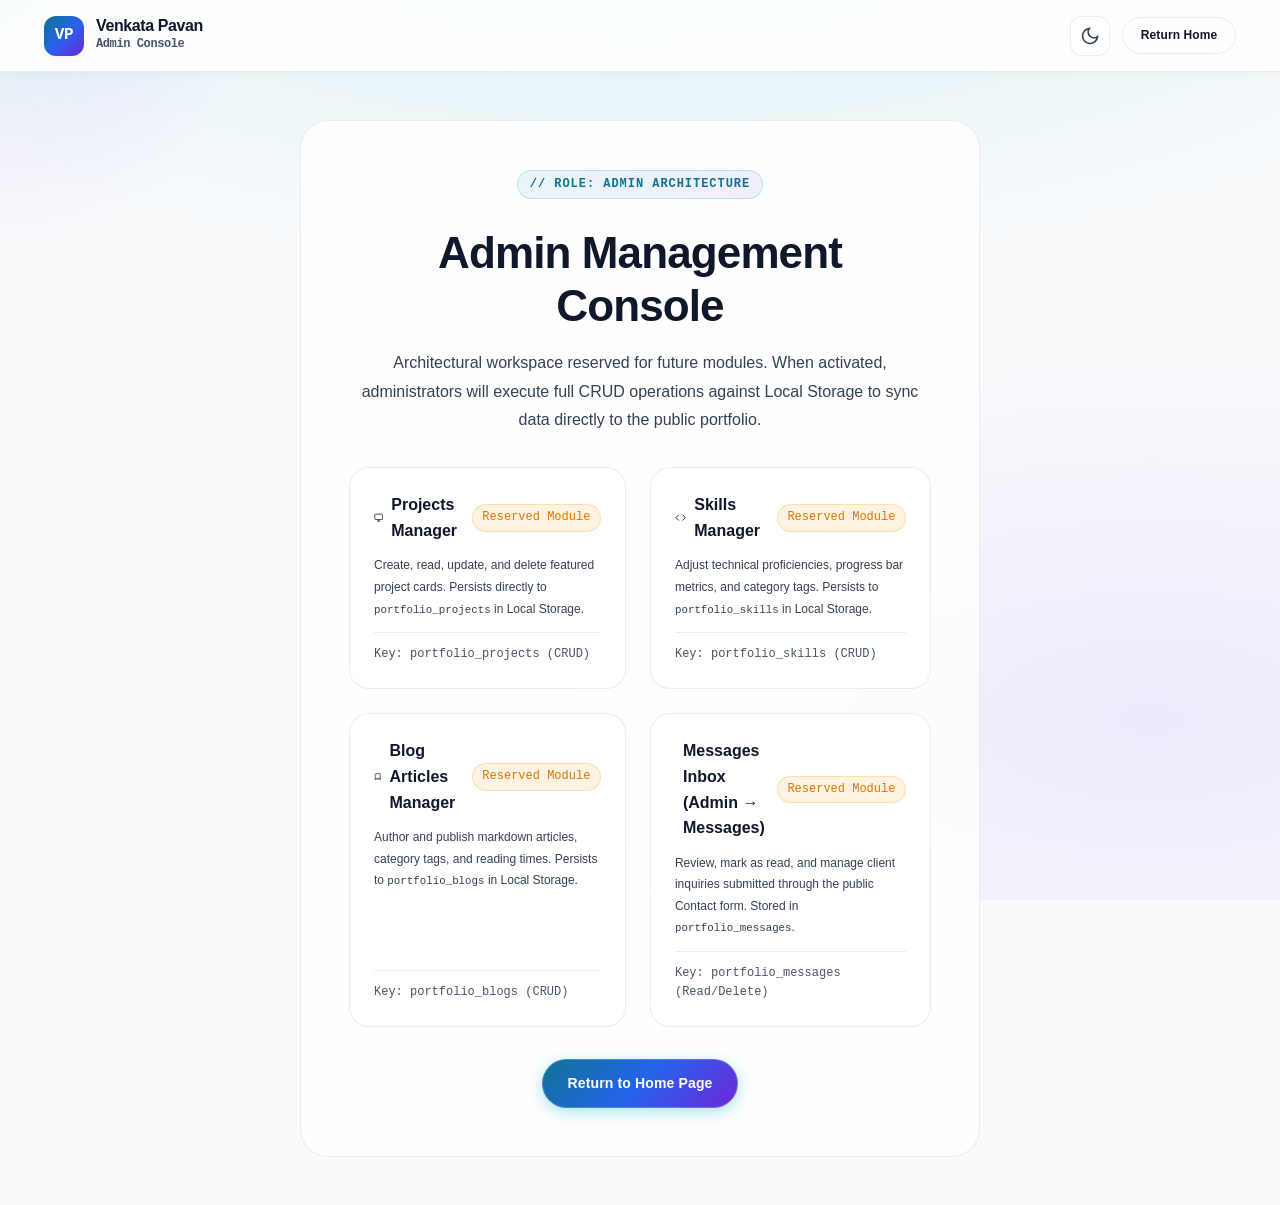
==== pages/admin-dashboard.html @ b905af72 "feat: complete Module 1 - project foundation, public home page, and future architecture" ====
<!DOCTYPE html>
<html lang="en" data-theme="dark">
<head>
  <meta charset="UTF-8">
  <meta name="viewport" content="width=device-width, initial-scale=1.0">
  <title>Admin Dashboard | Venkata Pavan Portfolio</title>
  
  <link rel="stylesheet" href="../css/style.css">
  <link rel="stylesheet" href="../css/responsive.css">
  <link rel="stylesheet" href="../css/auth.css">
</head>
<body>
  <div class="ambient-glow" aria-hidden="true"></div>

  <div class="dashboard-wrapper">
    <header class="site-header scrolled">
      <div class="container navbar">
        <a href="../index.html" class="brand">
          <span class="brand-monogram">VP</span>
          <span class="brand-text">
            <span class="brand-name">Venkata Pavan</span>
            <span class="brand-title">Admin Console</span>
          </span>
        </a>
        <div class="nav-actions">
          <button type="button" class="theme-toggle" aria-label="Toggle theme">
            <svg class="icon-sun" xmlns="http://www.w3.org/2000/svg" viewBox="0 0 24 24" fill="none" stroke="currentColor" stroke-width="2"><circle cx="12" cy="12" r="5"></circle><line x1="12" y1="1" x2="12" y2="3"></line><line x1="12" y1="21" x2="12" y2="23"></line><line x1="4.22" y1="4.22" x2="5.64" y2="5.64"></line><line x1="18.36" y1="18.36" x2="19.78" y2="19.78"></line><line x1="1" y1="12" x2="3" y2="12"></line><line x1="21" y1="12" x2="23" y2="12"></line><line x1="4.22" y1="19.78" x2="5.64" y2="18.36"></line><line x1="18.36" y1="5.64" x2="19.78" y2="4.22"></line></svg>
            <svg class="icon-moon" xmlns="http://www.w3.org/2000/svg" viewBox="0 0 24 24" fill="none" stroke="currentColor" stroke-width="2"><path d="M21 12.79A9 9 0 1 1 11.21 3 7 7 0 0 0 21 12.79z"></path></svg>
          </button>
          <a href="../index.html" class="btn btn-outline btn-sm">Return Home</a>
        </div>
      </div>
    </header>

    <main class="container dashboard-main">
      <div class="dashboard-card">
        <span class="section-tag">// Role: ADMIN Architecture</span>
        <h1 class="section-title dashboard-title">Admin Management Console</h1>
        <p class="section-subtitle dashboard-desc">
          Architectural workspace reserved for future modules. When activated, administrators will execute full CRUD operations against Local Storage to sync data directly to the public portfolio.
        </p>

        <!-- 4-Panel Architecture Matrix (Section 19: Future Workflow) -->
        <div class="dashboard-grid">
          <!-- 1. Projects Management Panel -->
          <div class="dashboard-panel-card" id="admin-projects-panel">
            <div class="dashboard-panel-header">
              <span class="dashboard-panel-title">
                <svg xmlns="http://www.w3.org/2000/svg" width="18" height="18" viewBox="0 0 24 24" fill="none" stroke="currentColor" stroke-width="2" aria-hidden="true"><rect x="2" y="3" width="20" height="14" rx="2" ry="2"></rect><line x1="8" y1="21" x2="16" y2="21"></line><line x1="12" y1="17" x2="12" y2="21"></line></svg>
                Projects Manager
              </span>
              <span class="dashboard-panel-badge badge-amber">Reserved Module</span>
            </div>
            <p class="dashboard-panel-desc">
              Create, read, update, and delete featured project cards. Persists directly to <code>portfolio_projects</code> in Local Storage.
            </p>
            <div class="dashboard-panel-meta">Key: portfolio_projects (CRUD)</div>
          </div>

          <!-- 2. Skills Management Panel -->
          <div class="dashboard-panel-card" id="admin-skills-panel">
            <div class="dashboard-panel-header">
              <span class="dashboard-panel-title">
                <svg xmlns="http://www.w3.org/2000/svg" width="18" height="18" viewBox="0 0 24 24" fill="none" stroke="currentColor" stroke-width="2" aria-hidden="true"><polyline points="16 18 22 12 16 6"></polyline><polyline points="8 6 2 12 8 18"></polyline></svg>
                Skills Manager
              </span>
              <span class="dashboard-panel-badge badge-amber">Reserved Module</span>
            </div>
            <p class="dashboard-panel-desc">
              Adjust technical proficiencies, progress bar metrics, and category tags. Persists to <code>portfolio_skills</code> in Local Storage.
            </p>
            <div class="dashboard-panel-meta">Key: portfolio_skills (CRUD)</div>
          </div>

          <!-- 3. Blogs Management Panel -->
          <div class="dashboard-panel-card" id="admin-blogs-panel">
            <div class="dashboard-panel-header">
              <span class="dashboard-panel-title">
                <svg xmlns="http://www.w3.org/2000/svg" width="18" height="18" viewBox="0 0 24 24" fill="none" stroke="currentColor" stroke-width="2" aria-hidden="true"><path d="M4 19.5A2.5 2.5 0 0 1 6.5 17H20"></path><path d="M6.5 2H20v20H6.5A2.5 2.5 0 0 1 4 19.5v-15A2.5 2.5 0 0 1 6.5 2z"></path></svg>
                Blog Articles Manager
              </span>
              <span class="dashboard-panel-badge badge-amber">Reserved Module</span>
            </div>
            <p class="dashboard-panel-desc">
              Author and publish markdown articles, category tags, and reading times. Persists to <code>portfolio_blogs</code> in Local Storage.
            </p>
            <div class="dashboard-panel-meta">Key: portfolio_blogs (CRUD)</div>
          </div>

          <!-- 4. Messages Inbox Panel (Admin -> Messages) -->
          <div class="dashboard-panel-card" id="admin-messages-panel">
            <div class="dashboard-panel-header">
              <span class="dashboard-panel-title">
                <svg xmlns="http://www.w3.org/2000/svg" width="18" height="18" viewBox="0 0 24 24" fill="none" stroke="currentColor" stroke-width="2" aria-hidden="true"><path d="M4 4h16c1.1 0 2 .9 2 2v12c0 1.1-.9 2-2 2H4c-1.1 0-2-.9-2-2V6c0-1.1.9-2 2-2z"></path><polyline points="22,6 12,13 2,6"></polyline></svg>
                Messages Inbox (Admin &rarr; Messages)
              </span>
              <span class="dashboard-panel-badge badge-amber">Reserved Module</span>
            </div>
            <p class="dashboard-panel-desc">
              Review, mark as read, and manage client inquiries submitted through the public Contact form. Stored in <code>portfolio_messages</code>.
            </p>
            <div class="dashboard-panel-meta">Key: portfolio_messages (Read/Delete)</div>
          </div>
        </div>

        <a href="../index.html" class="btn btn-primary">Return to Home Page</a>
      </div>
    </main>
  </div>

  <script src="../js/storage.js"></script>
  <script src="../js/auth.js"></script>
</body>
</html>
---- css/style.css ----
/* ==========================================================================
   Main Stylesheet - Portfolio Website
   Module 1: Project Foundation + Home Page (Complete Public Entry Point)
   ========================================================================== */

/* --------------------------------------------------------------------------
   1. Design Tokens & CSS Variables
   -------------------------------------------------------------------------- */
:root {
  /* ========================================================================
     Main Theme Colors (Section 13: Design Requirements)
     ======================================================================== */
  --primary-color: #06b6d4;        /* Electric Cyan */
  --secondary-color: #8b5cf6;      /* Vibrant Violet */
  --background-color: #0a0e17;     /* Deep Obsidian Canvas */
  --text-color: #f8fafc;           /* High-Contrast Pure Light */
  --card-color: #111827;           /* Slate Surface Card */

  /* Surface & Semantic Colors */
  --bg-primary: var(--background-color);
  --bg-secondary: var(--card-color);
  --bg-tertiary: #1a2234;
  --bg-elevated: #1f293d;

  --surface-glass: rgba(17, 24, 39, 0.75);
  --surface-glass-border: rgba(255, 255, 255, 0.1);
  --surface-glass-card: rgba(26, 34, 52, 0.65);
  --surface-glass-highlight: rgba(255, 255, 255, 0.05);

  --text-primary: var(--text-color);
  --text-secondary: #94a3b8;
  --text-muted: #889bb0;           /* Enhanced contrast for WCAG AA (4.5:1+) */
  --text-inverse: #0f172a;
  --text-on-primary: #ffffff;
  --text-on-secondary: #ffffff;

  /* Brand Accents */
  --accent-primary: var(--primary-color);
  --accent-secondary: var(--secondary-color);
  --accent-emerald: #10b981;      /* Emerald Green (Status pulse) */
  --accent-amber: #f59e0b;        /* Amber Warning/Code */
  --accent-rose: #f43f5e;         /* Rose Red */

  /* Terminal & Code Colors */
  --code-bg: #0d131f;
  --code-header-bg: #1e293b;
  --code-text: #e2e8f0;
  --syntax-keyword: var(--accent-rose);
  --syntax-property: #38bdf8;
  --syntax-string: #34d399;
  --syntax-number: #fbbf24;
  --syntax-comment: var(--text-muted);
  --syntax-punctuation: var(--text-secondary);

  /* Gradients */
  --gradient-brand: linear-gradient(135deg, var(--primary-color) 0%, #3b82f6 50%, var(--secondary-color) 100%);
  --gradient-subtle: linear-gradient(135deg, rgba(6, 182, 212, 0.12) 0%, rgba(139, 92, 246, 0.12) 100%);
  --gradient-glow: radial-gradient(circle at center, rgba(6, 182, 212, 0.25) 0%, transparent 70%);

  /* Borders & Shadows */
  --border-subtle: rgba(255, 255, 255, 0.08);
  --border-focus: rgba(6, 182, 212, 0.5);

  --shadow-sm: 0 2px 8px rgba(0, 0, 0, 0.25);
  --shadow-md: 0 8px 24px rgba(0, 0, 0, 0.35);
  --shadow-lg: 0 16px 40px rgba(0, 0, 0, 0.45);
  --glow-primary: 0 0 25px rgba(6, 182, 212, 0.4);

  /* Typography */
  --font-family-base: -apple-system, BlinkMacSystemFont, "Segoe UI", Roboto, "Inter", "Helvetica Neue", Arial, sans-serif;
  --font-family-mono: "Fira Code", "Cascadia Code", "SFMono-Regular", Consolas, Menlo, Courier, monospace;

  --font-size-xs: 0.75rem;
  --font-size-sm: 0.875rem;
  --font-size-base: 1rem;
  --font-size-lg: 1.125rem;
  --font-size-xl: 1.25rem;
  --font-size-2xl: 1.5rem;
  --font-size-3xl: 2rem;
  --font-size-4xl: 2.5rem;
  --font-size-5xl: clamp(2.5rem, 5vw + 1rem, 4rem);

  --font-weight-regular: 400;
  --font-weight-medium: 500;
  --font-weight-semibold: 600;
  --font-weight-bold: 700;
  --font-weight-extrabold: 800;

  --line-height-tight: 1.2;
  --line-height-base: 1.6;
  --line-height-relaxed: 1.8;

  /* Spacing & Sizing */
  --spacing-1: 0.25rem;
  --spacing-2: 0.5rem;
  --spacing-3: 0.75rem;
  --spacing-4: 1rem;
  --spacing-5: 1.25rem;
  --spacing-6: 1.5rem;
  --spacing-8: 2rem;
  --spacing-10: 2.5rem;
  --spacing-12: 3rem;
  --spacing-16: 4rem;
  --spacing-20: 5rem;
  --spacing-24: 6rem;

  --container-max-width: 1240px;
  --navbar-height: 72px;

  --radius-sm: 6px;
  --radius-md: 12px;
  --radius-lg: 20px;
  --radius-xl: 28px;
  --radius-full: 9999px;

  --transition-fast: 150ms cubic-bezier(0.4, 0, 0.2, 1);
  --transition-normal: 250ms cubic-bezier(0.4, 0, 0.2, 1);
  --transition-slow: 400ms cubic-bezier(0.16, 1, 0.3, 1);

  --blur-glass: blur(16px);
  --blur-heavy: blur(28px);
}

/* Light Theme Variables */
[data-theme="light"] {
  /* Main Theme Colors - Light Mode (Section 13: Design Requirements) */
  --primary-color: #0e7490;        /* Deep Cyan-800: WCAG AA Compliant 4.8:1+ */
  --secondary-color: #6d28d9;      /* Deep Violet-700: WCAG AA Compliant 5.4:1+ */
  --background-color: #f8fafc;     /* Crisp Light Canvas */
  --text-color: #0f172a;           /* Deep Slate Contrast */
  --card-color: #ffffff;           /* Pure White Surface */

  --bg-primary: var(--background-color);
  --bg-secondary: var(--card-color);
  --bg-tertiary: #f1f5f9;
  --bg-elevated: #e2e8f0;

  --surface-glass: rgba(255, 255, 255, 0.85);
  --surface-glass-border: rgba(15, 23, 42, 0.08);
  --surface-glass-card: rgba(255, 255, 255, 0.8);
  --surface-glass-highlight: rgba(0, 0, 0, 0.02);

  --text-primary: var(--text-color);
  --text-secondary: #334155;       /* Slate-700 for high-contrast legibility */
  --text-muted: #475569;           /* Slate-600 for WCAG AA compliance (4.5:1+) */
  --text-inverse: #f8fafc;
  --text-on-primary: #ffffff;
  --text-on-secondary: #ffffff;

  --accent-primary: var(--primary-color);
  --accent-secondary: var(--secondary-color);
  --accent-emerald: #059669;
  --accent-amber: #d97706;
  --accent-rose: #e11d48;

  --code-bg: #1e293b;
  --code-header-bg: #0f172a;
  --code-text: #f8fafc;

  --gradient-brand: linear-gradient(135deg, var(--primary-color) 0%, #2563eb 50%, var(--secondary-color) 100%);
  --gradient-subtle: linear-gradient(135deg, rgba(8, 145, 178, 0.08) 0%, rgba(124, 58, 237, 0.08) 100%);

  --border-subtle: rgba(15, 23, 42, 0.08);
  --border-focus: rgba(8, 145, 178, 0.5);

  --shadow-sm: 0 2px 8px rgba(15, 23, 42, 0.04);
  --shadow-md: 0 8px 24px rgba(15, 23, 42, 0.08);
  --shadow-lg: 0 16px 40px rgba(15, 23, 42, 0.12);
  --glow-primary: 0 0 20px rgba(8, 145, 178, 0.25);
}

/* --------------------------------------------------------------------------
   2. Reset & Base Standards
   -------------------------------------------------------------------------- */
*, *::before, *::after {
  box-sizing: border-box;
  margin: 0;
  padding: 0;
}

html {
  font-size: 16px;
  scroll-behavior: smooth;
  -webkit-text-size-adjust: 100%;
  overflow-x: hidden;
  max-width: 100%;
}

body {
  min-height: 100vh;
  font-family: var(--font-family-base);
  font-size: var(--font-size-base);
  line-height: var(--line-height-base);
  color: var(--text-primary);
  background-color: var(--bg-primary);
  background-image: 
    radial-gradient(ellipse 80% 50% at 50% -20%, rgba(6, 182, 212, 0.15), transparent),
    radial-gradient(ellipse 60% 40% at 90% 80%, rgba(139, 92, 246, 0.1), transparent);
  background-attachment: fixed;
  overflow-x: hidden;
  transition: background-color var(--transition-normal), color var(--transition-normal);
  -webkit-font-smoothing: antialiased;
}

img, picture, video, canvas, svg {
  display: block;
  max-width: 100%;
  height: auto;
}

input, button, textarea, select {
  font: inherit;
  color: inherit;
  background: transparent;
  border: none;
  outline: none;
}

button {
  cursor: pointer;
  user-select: none;
}

a {
  color: inherit;
  text-decoration: none;
  transition: color var(--transition-fast);
}

ul, ol {
  list-style: none;
}

h1, h2, h3, h4, h5, h6 {
  font-weight: var(--font-weight-bold);
  line-height: var(--line-height-tight);
  color: var(--text-primary);
}

p {
  color: var(--text-secondary);
}

code, pre, kbd {
  font-family: var(--font-family-mono);
  font-size: 0.9em;
}

:focus-visible {
  outline: 2px solid var(--accent-primary) !important;
  outline-offset: 3px !important;
  box-shadow: 0 0 0 4px rgba(6, 182, 212, 0.3) !important;
  border-radius: var(--radius-sm);
}

[data-theme="light"] :focus-visible {
  outline: 2px solid var(--accent-primary) !important;
  box-shadow: 0 0 0 4px rgba(14, 116, 144, 0.25) !important;
}

/* --------------------------------------------------------------------------
   3. Main Layout & Section Headers
   -------------------------------------------------------------------------- */
.container {
  width: 100%;
  max-width: var(--container-max-width);
  margin-left: auto;
  margin-right: auto;
  padding-left: var(--spacing-6);
  padding-right: var(--spacing-6);
}

.section {
  position: relative;
  padding-top: var(--spacing-20);
  padding-bottom: var(--spacing-20);
  width: 100%;
}

.section-tinted {
  background: var(--surface-glass-highlight);
}

.section-header {
  text-align: center;
  max-width: 720px;
  margin: 0 auto var(--spacing-12);
}

.section-tag {
  display: inline-flex;
  align-items: center;
  gap: var(--spacing-2);
  padding: var(--spacing-1) var(--spacing-3);
  font-size: var(--font-size-xs);
  font-family: var(--font-family-mono);
  font-weight: var(--font-weight-semibold);
  letter-spacing: 0.08em;
  text-transform: uppercase;
  color: var(--accent-primary);
  background: var(--gradient-subtle);
  border: 1px solid rgba(6, 182, 212, 0.25);
  border-radius: var(--radius-full);
  margin-bottom: var(--spacing-3);
}

.section-title {
  font-size: clamp(1.85rem, 3.5vw + 0.5rem, 2.75rem);
  font-weight: var(--font-weight-extrabold);
  margin-bottom: var(--spacing-4);
  letter-spacing: -0.02em;
}

.section-subtitle {
  font-size: var(--font-size-base);
  color: var(--text-secondary);
  line-height: var(--line-height-relaxed);
}

/* --------------------------------------------------------------------------
   4. Site Header & Navbar
   -------------------------------------------------------------------------- */
.site-header {
  position: fixed;
  top: 0;
  left: 0;
  width: 100%;
  height: var(--navbar-height);
  z-index: 1000;
  transition: background-color var(--transition-normal), backdrop-filter var(--transition-normal), border-color var(--transition-normal), box-shadow var(--transition-normal);
  border-bottom: 1px solid transparent;
}

.site-header.scrolled {
  background-color: var(--surface-glass);
  backdrop-filter: var(--blur-glass);
  -webkit-backdrop-filter: var(--blur-glass);
  border-bottom-color: var(--surface-glass-border);
  box-shadow: var(--shadow-sm);
}

.navbar {
  display: flex;
  align-items: center;
  justify-content: space-between;
  height: 100%;
}

.brand {
  display: flex;
  align-items: center;
  gap: var(--spacing-3);
  font-weight: var(--font-weight-bold);
  font-size: var(--font-size-xl);
  color: var(--text-primary);
  letter-spacing: -0.02em;
}

.brand-monogram {
  display: inline-flex;
  align-items: center;
  justify-content: center;
  width: 40px;
  height: 40px;
  border-radius: var(--radius-md);
  background: var(--gradient-brand);
  color: var(--text-on-primary);
  font-family: var(--font-family-mono);
  font-weight: var(--font-weight-extrabold);
  font-size: var(--font-size-base);
  box-shadow: var(--shadow-sm);
}

.brand-text {
  display: flex;
  flex-direction: column;
}

.brand-name {
  font-size: var(--font-size-base);
  font-weight: var(--font-weight-bold);
  line-height: 1.1;
}

.brand-title {
  font-size: var(--font-size-xs);
  color: var(--text-muted);
  font-family: var(--font-family-mono);
}

.nav-menu {
  display: flex;
  align-items: center;
  gap: var(--spacing-6);
}

.nav-link {
  position: relative;
  font-size: var(--font-size-sm);
  font-weight: var(--font-weight-medium);
  color: var(--text-secondary);
  padding: var(--spacing-2) 0;
  transition: color var(--transition-fast);
}

.nav-link:hover,
.nav-link.active {
  color: var(--text-primary);
}

.nav-link::after {
  content: "";
  position: absolute;
  bottom: 0;
  left: 0;
  width: 0;
  height: 2px;
  background: var(--gradient-brand);
  border-radius: var(--radius-full);
  transition: width var(--transition-normal);
}

.nav-link:hover::after,
.nav-link.active::after {
  width: 100%;
}

.nav-actions {
  display: flex;
  align-items: center;
  gap: var(--spacing-3);
}

/* --------------------------------------------------------------------------
   5. Buttons & Badges
   -------------------------------------------------------------------------- */
.btn {
  display: inline-flex;
  align-items: center;
  justify-content: center;
  gap: var(--spacing-2);
  padding: 0.75rem 1.5rem;
  font-size: var(--font-size-sm);
  font-weight: var(--font-weight-semibold);
  border-radius: var(--radius-full);
  letter-spacing: 0.01em;
  transition: transform var(--transition-fast), box-shadow var(--transition-fast), background-color var(--transition-fast), border-color var(--transition-fast), color var(--transition-fast);
  white-space: nowrap;
}

.btn:active {
  transform: scale(0.98);
}

.btn-primary {
  background: var(--gradient-brand);
  color: var(--text-on-primary);
  box-shadow: 0 4px 16px rgba(6, 182, 212, 0.35);
  border: 1px solid rgba(255, 255, 255, 0.2);
}

.btn-primary:hover {
  transform: translateY(-2px);
  box-shadow: 0 8px 24px rgba(6, 182, 212, 0.5);
  color: var(--text-on-primary);
}

.btn-secondary {
  background: var(--surface-glass);
  border: 1px solid var(--surface-glass-border);
  color: var(--text-primary);
  backdrop-filter: var(--blur-glass);
  -webkit-backdrop-filter: var(--blur-glass);
}

.btn-secondary:hover {
  background: var(--bg-elevated);
  border-color: var(--border-focus);
  transform: translateY(-2px);
  box-shadow: var(--shadow-sm);
}

.btn-outline {
  background: transparent;
  border: 1px solid var(--surface-glass-border);
  color: var(--text-primary);
}

.btn-outline:hover {
  background: var(--surface-glass-highlight);
  border-color: var(--accent-primary);
  color: var(--accent-primary);
  transform: translateY(-2px);
}

.btn-sm {
  padding: 0.5rem 1.1rem;
  font-size: var(--font-size-xs);
}

.btn-lg {
  padding: 0.875rem 2rem;
  font-size: var(--font-size-base);
}

.badge {
  display: inline-flex;
  align-items: center;
  padding: 0.25rem 0.65rem;
  font-size: var(--font-size-xs);
  font-family: var(--font-family-mono);
  border-radius: var(--radius-full);
  background: var(--surface-glass-highlight);
  border: 1px solid var(--border-subtle);
  color: var(--text-secondary);
}

.badge-cyan {
  background: rgba(6, 182, 212, 0.12);
  border-color: rgba(6, 182, 212, 0.3);
  color: var(--accent-primary);
}

.badge-violet {
  background: rgba(139, 92, 246, 0.12);
  border-color: rgba(139, 92, 246, 0.3);
  color: var(--accent-secondary);
}

.badge-emerald {
  background: rgba(16, 185, 129, 0.12);
  border-color: rgba(16, 185, 129, 0.3);
  color: var(--accent-emerald);
}

/* Theme Toggle Button */
.theme-toggle {
  display: inline-flex;
  align-items: center;
  justify-content: center;
  width: 40px;
  height: 40px;
  border-radius: var(--radius-md);
  background: var(--surface-glass);
  border: 1px solid var(--surface-glass-border);
  color: var(--text-secondary);
  transition: all var(--transition-fast);
}

.theme-toggle:hover {
  color: var(--accent-primary);
  border-color: var(--border-focus);
  transform: rotate(15deg);
  background: var(--bg-elevated);
}

.theme-toggle svg {
  width: 20px;
  height: 20px;
}

[data-theme="dark"] .icon-moon,
:root:not([data-theme="light"]) .icon-moon {
  display: none;
}

[data-theme="dark"] .icon-sun,
:root:not([data-theme="light"]) .icon-sun {
  display: block;
}

[data-theme="light"] .icon-sun {
  display: none;
}

[data-theme="light"] .icon-moon {
  display: block;
}

/* Social Icon Buttons */
.social-icon-btn {
  display: inline-flex;
  align-items: center;
  justify-content: center;
  width: 42px;
  height: 42px;
  border-radius: var(--radius-md);
  background: var(--surface-glass);
  border: 1px solid var(--surface-glass-border);
  color: var(--text-secondary);
  transition: transform var(--transition-fast), color var(--transition-fast), border-color var(--transition-fast), box-shadow var(--transition-fast);
}

.social-icon-btn svg {
  width: 18px;
  height: 18px;
  fill: currentColor;
}

.social-icon-btn:hover {
  color: var(--accent-primary);
  border-color: var(--border-focus);
  transform: translateY(-3px);
  box-shadow: 0 6px 16px rgba(6, 182, 212, 0.25);
}

/* --------------------------------------------------------------------------
   6. Hero Section & Developer Terminal
   -------------------------------------------------------------------------- */
.hero-section {
  min-height: 100vh;
  display: flex;
  align-items: center;
  padding-top: calc(var(--navbar-height) + var(--spacing-12));
  padding-bottom: var(--spacing-16);
  position: relative;
  overflow: hidden;
}

.hero-grid {
  display: grid;
  grid-template-columns: 1.15fr 0.85fr;
  align-items: center;
  gap: var(--spacing-12);
  width: 100%;
}

.hero-content {
  display: flex;
  flex-direction: column;
  align-items: flex-start;
}

.hero-badge {
  display: inline-flex;
  align-items: center;
  gap: var(--spacing-2);
  padding: var(--spacing-2) var(--spacing-4);
  border-radius: var(--radius-full);
  background: var(--surface-glass);
  border: 1px solid var(--surface-glass-border);
  font-size: var(--font-size-xs);
  font-weight: var(--font-weight-medium);
  color: var(--text-secondary);
  box-shadow: var(--shadow-sm);
  margin-bottom: var(--spacing-6);
}

.status-dot {
  width: 8px;
  height: 8px;
  border-radius: var(--radius-full);
  background-color: var(--accent-emerald);
  box-shadow: 0 0 10px var(--accent-emerald);
  position: relative;
}

.status-dot::after {
  content: "";
  position: absolute;
  top: -3px;
  left: -3px;
  width: 14px;
  height: 14px;
  border-radius: var(--radius-full);
  border: 1.5px solid var(--accent-emerald);
  animation: pulse-ring 2s infinite ease-out;
}

.hero-title {
  font-size: var(--font-size-5xl);
  font-weight: var(--font-weight-extrabold);
  line-height: 1.1;
  letter-spacing: -0.03em;
  margin-bottom: var(--spacing-4);
}

.text-gradient {
  background: var(--gradient-brand);
  -webkit-background-clip: text;
  background-clip: text;
  -webkit-text-fill-color: transparent;
}

.hero-typing-wrap {
  font-size: clamp(1.25rem, 2.5vw, 1.875rem);
  font-weight: var(--font-weight-semibold);
  color: var(--text-secondary);
  margin-bottom: var(--spacing-6);
  min-height: 2.4em;
  display: flex;
  align-items: center;
  gap: var(--spacing-2);
}

.hero-typing-text {
  color: var(--accent-primary);
  font-family: var(--font-family-mono);
  border-bottom: 2px solid var(--accent-primary);
  padding-bottom: 2px;
}

.typing-cursor {
  display: inline-block;
  width: 3px;
  height: 1.2em;
  background-color: var(--accent-primary);
  margin-left: 2px;
  animation: blink 1s step-end infinite;
  vertical-align: middle;
}

.hero-bio {
  font-size: var(--font-size-lg);
  color: var(--text-secondary);
  line-height: var(--line-height-relaxed);
  max-width: 540px;
  margin-bottom: var(--spacing-8);
}

.hero-actions {
  display: flex;
  flex-wrap: wrap;
  align-items: center;
  gap: var(--spacing-4);
  margin-bottom: var(--spacing-10);
}

.hero-socials {
  display: flex;
  align-items: center;
  gap: var(--spacing-3);
}

.hero-visual {
  position: relative;
  display: flex;
  justify-content: center;
  align-items: center;
}

/* Profile Avatar Placeholder Styles */
.profile-avatar-container {
  position: relative;
  width: 100%;
  max-width: 420px;
  display: flex;
  justify-content: center;
  align-items: center;
}

.avatar-backdrop-glow {
  position: absolute;
  width: 360px;
  height: 360px;
  border-radius: var(--radius-full);
  background: radial-gradient(circle, rgba(6, 182, 212, 0.35) 0%, rgba(139, 92, 246, 0.25) 50%, transparent 70%);
  filter: blur(32px);
  z-index: 0;
  pointer-events: none;
}

[data-theme="light"] .avatar-backdrop-glow {
  background: radial-gradient(circle, rgba(8, 145, 178, 0.25) 0%, rgba(124, 58, 237, 0.18) 50%, transparent 70%);
}

.avatar-frame {
  position: relative;
  z-index: 1;
  width: 340px;
  height: 340px;
  border-radius: var(--radius-full);
  padding: 6px;
  background: var(--gradient-brand);
  box-shadow: 0 20px 50px rgba(0, 0, 0, 0.4), 0 0 35px rgba(6, 182, 212, 0.3);
  transition: transform var(--transition-normal), box-shadow var(--transition-normal);
}

.avatar-frame:hover {
  transform: scale(1.02);
  box-shadow: 0 25px 60px rgba(0, 0, 0, 0.5), 0 0 50px rgba(6, 182, 212, 0.45);
}

.avatar-image {
  width: 100%;
  height: 100%;
  border-radius: var(--radius-full);
  object-fit: cover;
  background-color: var(--bg-secondary);
  display: block;
}

.floating-badge {
  position: absolute;
  z-index: 2;
  display: flex;
  align-items: center;
  gap: var(--spacing-2);
  padding: 0.5rem 1rem;
  border-radius: var(--radius-full);
  background: var(--surface-glass);
  backdrop-filter: var(--blur-heavy);
  -webkit-backdrop-filter: var(--blur-heavy);
  border: 1px solid var(--surface-glass-border);
  box-shadow: var(--shadow-md);
  font-size: var(--font-size-xs);
  font-weight: var(--font-weight-semibold);
  color: var(--text-primary);
  transition: transform var(--transition-fast);
}

.floating-badge:hover {
  transform: translateY(-2px);
  border-color: var(--border-focus);
}

.badge-top-right {
  top: 15px;
  right: -10px;
  animation: float 5s ease-in-out infinite;
}

.badge-bottom-left {
  bottom: 30px;
  left: -20px;
  animation: float 6s ease-in-out infinite 1s;
}

.badge-bottom-right {
  bottom: -8px;
  right: 25px;
  animation: float 7s ease-in-out infinite 2s;
}

.badge-icon-accent {
  color: var(--accent-primary);
  font-size: 0.95rem;
}

.hero-role-label {
  font-family: var(--font-family-mono);
  color: var(--accent-primary);
  font-weight: var(--font-weight-bold);
}

.typing-divider {
  color: var(--text-muted);
  margin: 0 4px;
}

.terminal-window {
  width: 100%;
  max-width: 540px;
  background: var(--code-bg);
  border: 1px solid rgba(255, 255, 255, 0.12);
  border-radius: var(--radius-lg);
  box-shadow: 0 20px 50px rgba(0, 0, 0, 0.5), 0 0 30px rgba(6, 182, 212, 0.15);
  overflow: hidden;
  font-family: var(--font-family-mono);
}

[data-theme="light"] .terminal-window {
  background: var(--code-bg);
  color: var(--code-text);
}

.terminal-header {
  display: flex;
  align-items: center;
  justify-content: space-between;
  padding: 0.75rem 1rem;
  background: rgba(0, 0, 0, 0.35);
  border-bottom: 1px solid rgba(255, 255, 255, 0.08);
}

.terminal-controls {
  display: flex;
  align-items: center;
  gap: 6px;
}

.terminal-dot {
  width: 11px;
  height: 11px;
  border-radius: var(--radius-full);
}

.terminal-dot.close { background-color: var(--accent-rose); }
.terminal-dot.minimize { background-color: var(--accent-amber); }
.terminal-dot.maximize { background-color: var(--accent-emerald); }

.terminal-tabs {
  display: flex;
  align-items: center;
  gap: var(--spacing-1);
}

.terminal-tab {
  padding: 0.35rem 0.75rem;
  font-size: var(--font-size-xs);
  border-radius: var(--radius-sm);
  color: var(--text-secondary);
  cursor: pointer;
  background: transparent;
  transition: all var(--transition-fast);
}

.terminal-tab:hover {
  color: var(--text-primary);
  background: rgba(255, 255, 255, 0.05);
}

.terminal-tab.active {
  color: var(--text-primary);
  background: rgba(255, 255, 255, 0.1);
  font-weight: var(--font-weight-medium);
}

.terminal-body {
  padding: var(--spacing-6);
  min-height: 290px;
  font-size: 0.875rem;
  line-height: 1.7;
  color: var(--code-text);
  overflow-x: auto;
}

.terminal-panel {
  display: none;
}

.terminal-panel.active {
  display: block;
}

.code-kw { color: var(--syntax-keyword); font-weight: 600; }
.code-prop { color: var(--syntax-property); }
.code-str { color: var(--syntax-string); }
.code-num { color: var(--syntax-number); }
.code-comment { color: var(--syntax-comment); font-style: italic; }
.code-punct { color: var(--syntax-punctuation); }

.terminal-cli-line {
  display: flex;
  align-items: center;
  gap: var(--spacing-2);
  margin-bottom: var(--spacing-3);
}

.terminal-cli-prompt {
  color: var(--accent-emerald);
  font-weight: 700;
}

.terminal-cli-output {
  color: var(--text-secondary);
  margin-bottom: var(--spacing-4);
  padding-left: var(--spacing-4);
  border-left: 2px solid rgba(255, 255, 255, 0.1);
}

/* --------------------------------------------------------------------------
   7. Stats Strip
   -------------------------------------------------------------------------- */
.stats-strip {
  padding-top: var(--spacing-12);
  padding-bottom: var(--spacing-12);
  border-top: 1px solid var(--border-subtle);
  border-bottom: 1px solid var(--border-subtle);
  background: var(--surface-glass-highlight);
}

.stats-grid {
  display: grid;
  grid-template-columns: repeat(4, 1fr);
  gap: var(--spacing-6);
}

.stat-card {
  display: flex;
  flex-direction: column;
  align-items: center;
  text-align: center;
  padding: var(--spacing-6);
  border-radius: var(--radius-lg);
  background: var(--surface-glass);
  border: 1px solid var(--surface-glass-border);
  backdrop-filter: var(--blur-glass);
  -webkit-backdrop-filter: var(--blur-glass);
  transition: transform var(--transition-fast), border-color var(--transition-fast);
}

.stat-card:hover {
  transform: translateY(-3px);
  border-color: var(--border-focus);
}

.stat-number-wrap {
  display: flex;
  align-items: baseline;
  justify-content: center;
  gap: 2px;
  margin-bottom: var(--spacing-1);
}

.stat-number {
  font-size: clamp(2rem, 3.5vw, 2.75rem);
  font-weight: var(--font-weight-extrabold);
  font-family: var(--font-family-mono);
  background: var(--gradient-brand);
  -webkit-background-clip: text;
  background-clip: text;
  -webkit-text-fill-color: transparent;
  line-height: 1;
}

.stat-suffix {
  font-size: var(--font-size-xl);
  font-weight: var(--font-weight-bold);
  color: var(--accent-primary);
}

.stat-label {
  font-size: var(--font-size-xs);
  font-weight: var(--font-weight-semibold);
  letter-spacing: 0.05em;
  text-transform: uppercase;
  color: var(--text-muted);
}

/* --------------------------------------------------------------------------
   8. About Section
   -------------------------------------------------------------------------- */
.about-intro-container {
  max-width: 860px;
  margin: 0 auto var(--spacing-12);
  text-align: center;
}

.about-intro-lead {
  font-size: clamp(1.15rem, 2vw, 1.35rem);
  line-height: var(--line-height-relaxed);
  color: var(--text-primary);
  margin-bottom: var(--spacing-4);
  font-weight: var(--font-weight-medium);
}

.about-intro-sub {
  font-size: var(--font-size-base);
  color: var(--text-secondary);
  line-height: var(--line-height-relaxed);
}

/* 4 Highlight Cards Grid */
.about-highlights-grid {
  display: grid;
  grid-template-columns: repeat(4, 1fr);
  gap: var(--spacing-6);
  margin-bottom: var(--spacing-16);
}

.about-highlight-card {
  padding: var(--spacing-8) var(--spacing-6);
  border-radius: var(--radius-xl);
  background: var(--surface-glass-card);
  backdrop-filter: var(--blur-glass);
  border: 1px solid var(--surface-glass-border);
  box-shadow: var(--shadow-md);
  transition: transform var(--transition-normal), border-color var(--transition-normal), box-shadow var(--transition-normal);
  display: flex;
  flex-direction: column;
}

.about-highlight-card:hover {
  transform: translateY(-5px);
  border-color: var(--border-focus);
  box-shadow: var(--shadow-lg), var(--glow-primary);
}

.highlight-icon-wrap {
  width: 50px;
  height: 50px;
  border-radius: var(--radius-lg);
  background: var(--gradient-subtle);
  border: 1px solid rgba(6, 182, 212, 0.3);
  display: flex;
  align-items: center;
  justify-content: center;
  color: var(--accent-primary);
  margin-bottom: var(--spacing-5);
  transition: transform var(--transition-fast), background var(--transition-fast), color var(--transition-fast);
}

.highlight-icon-wrap svg {
  width: 24px;
  height: 24px;
}

.about-highlight-card:hover .highlight-icon-wrap {
  transform: scale(1.1) rotate(5deg);
  background: var(--gradient-brand);
  color: var(--text-on-primary);
}

.highlight-card-title {
  font-size: var(--font-size-lg);
  font-weight: var(--font-weight-bold);
  margin-bottom: var(--spacing-2);
  color: var(--text-primary);
}

.highlight-card-desc {
  font-size: var(--font-size-sm);
  color: var(--text-secondary);
  line-height: var(--line-height-relaxed);
  flex-grow: 1;
}

/* Experience & Education Placeholder Grid */
.experience-education-grid {
  display: grid;
  grid-template-columns: 1fr 1fr;
  gap: var(--spacing-8);
  margin-bottom: var(--spacing-12);
}

.timeline-card {
  padding: var(--spacing-8);
  border-radius: var(--radius-xl);
  background: var(--surface-glass-card);
  backdrop-filter: var(--blur-glass);
  border: 1px solid var(--surface-glass-border);
  box-shadow: var(--shadow-md);
}

.timeline-header {
  display: flex;
  align-items: center;
  gap: var(--spacing-3);
  margin-bottom: var(--spacing-8);
  padding-bottom: var(--spacing-4);
  border-bottom: 1px solid var(--border-subtle);
}

.timeline-header-icon {
  width: 42px;
  height: 42px;
  border-radius: var(--radius-md);
  background: var(--gradient-subtle);
  border: 1px solid rgba(6, 182, 212, 0.25);
  display: flex;
  align-items: center;
  justify-content: center;
  color: var(--accent-primary);
}

.timeline-header-icon svg {
  width: 20px;
  height: 20px;
}

.timeline-header-title {
  font-size: var(--font-size-xl);
  font-weight: var(--font-weight-bold);
  color: var(--text-primary);
}

.timeline-list {
  display: flex;
  flex-direction: column;
  gap: var(--spacing-6);
  position: relative;
  padding-left: var(--spacing-4);
  border-left: 2px solid rgba(6, 182, 212, 0.2);
}

.timeline-item {
  position: relative;
  padding-left: var(--spacing-4);
}

.timeline-dot {
  position: absolute;
  left: calc(-1 * var(--spacing-4) - 6px);
  top: 5px;
  width: 10px;
  height: 10px;
  border-radius: var(--radius-full);
  background: var(--accent-primary);
  box-shadow: 0 0 10px var(--accent-primary);
}

.timeline-date-badge {
  display: inline-block;
  font-size: var(--font-size-xs);
  font-family: var(--font-family-mono);
  font-weight: var(--font-weight-semibold);
  color: var(--accent-primary);
  background: rgba(6, 182, 212, 0.1);
  padding: 0.15rem 0.65rem;
  border-radius: var(--radius-full);
  margin-bottom: var(--spacing-2);
}

.timeline-role-title {
  font-size: var(--font-size-base);
  font-weight: var(--font-weight-bold);
  color: var(--text-primary);
  margin-bottom: 2px;
}

.timeline-org {
  font-size: var(--font-size-xs);
  color: var(--accent-secondary);
  font-weight: var(--font-weight-medium);
  margin-bottom: var(--spacing-2);
}

.timeline-desc {
  font-size: var(--font-size-xs);
  color: var(--text-secondary);
  line-height: var(--line-height-relaxed);
}

.about-actions-bar {
  display: flex;
  align-items: center;
  justify-content: center;
  gap: var(--spacing-4);
}

/* --------------------------------------------------------------------------
   9. Skills Showcase Section
   -------------------------------------------------------------------------- */
.skills-grid {
  display: grid;
  grid-template-columns: repeat(3, 1fr);
  gap: var(--spacing-8);
}

.skill-category-card {
  padding: var(--spacing-8);
  border-radius: var(--radius-xl);
  background: var(--surface-glass-card);
  backdrop-filter: var(--blur-glass);
  border: 1px solid var(--surface-glass-border);
  box-shadow: var(--shadow-md);
  display: flex;
  flex-direction: column;
}

.skill-category-header {
  display: flex;
  align-items: center;
  gap: var(--spacing-3);
  margin-bottom: var(--spacing-6);
}

.skill-cat-icon {
  width: 44px;
  height: 44px;
  border-radius: var(--radius-md);
  background: var(--gradient-subtle);
  border: 1px solid rgba(6, 182, 212, 0.25);
  display: flex;
  align-items: center;
  justify-content: center;
  color: var(--accent-primary);
}

.skill-cat-icon svg {
  width: 22px;
  height: 22px;
}

.skill-cat-title {
  font-size: var(--font-size-lg);
  font-weight: var(--font-weight-bold);
}

.skills-list {
  display: flex;
  flex-direction: column;
  gap: var(--spacing-5);
  flex-grow: 1;
}

.skill-row {
  display: flex;
  flex-direction: column;
  gap: var(--spacing-2);
}

.skill-row-meta {
  display: flex;
  justify-content: space-between;
  font-size: var(--font-size-sm);
  font-weight: var(--font-weight-medium);
}

.skill-bar-track {
  width: 100%;
  height: 7px;
  background: var(--bg-tertiary);
  border-radius: var(--radius-full);
  overflow: hidden;
  position: relative;
}

.skill-bar-fill {
  height: 100%;
  border-radius: var(--radius-full);
  background: var(--gradient-brand);
  width: 0%;
  transition: width 1.2s cubic-bezier(0.16, 1, 0.3, 1);
}

/* Skills Preview Grid & Interactive Cards */
.skills-preview-grid {
  display: grid;
  grid-template-columns: repeat(3, 1fr);
  gap: var(--spacing-6);
  margin-bottom: var(--spacing-8);
}

.skill-card {
  padding: var(--spacing-6);
  border-radius: var(--radius-xl);
  background: var(--surface-glass-card);
  backdrop-filter: var(--blur-glass);
  -webkit-backdrop-filter: var(--blur-glass);
  border: 1px solid var(--surface-glass-border);
  box-shadow: var(--shadow-md);
  transition: transform var(--transition-normal), border-color var(--transition-normal), box-shadow var(--transition-normal);
  display: flex;
  flex-direction: column;
  position: relative;
  overflow: hidden;
}

.skill-card::before {
  content: "";
  position: absolute;
  top: 0;
  left: 0;
  right: 0;
  height: 3px;
  background: var(--gradient-brand);
  opacity: 0;
  transition: opacity var(--transition-normal);
}

.skill-card:hover {
  transform: translateY(-4px);
  border-color: var(--border-focus);
  box-shadow: var(--shadow-lg), var(--glow-primary);
}

.skill-card:hover::before {
  opacity: 1;
}

.skill-card-top {
  display: flex;
  align-items: center;
  justify-content: space-between;
  margin-bottom: var(--spacing-4);
}

.skill-card-header {
  display: flex;
  align-items: center;
  gap: var(--spacing-3);
}

.skill-card-icon {
  width: 44px;
  height: 44px;
  border-radius: var(--radius-md);
  background: var(--gradient-subtle);
  border: 1px solid rgba(6, 182, 212, 0.25);
  display: flex;
  align-items: center;
  justify-content: center;
  color: var(--accent-primary);
  flex-shrink: 0;
  transition: transform var(--transition-fast), background var(--transition-fast), color var(--transition-fast);
}

.skill-card-icon svg {
  width: 22px;
  height: 22px;
}

.skill-card:hover .skill-card-icon {
  transform: scale(1.08) rotate(4deg);
  background: var(--gradient-brand);
  color: var(--text-on-primary);
}

.skill-card-name {
  font-size: var(--font-size-base);
  font-weight: var(--font-weight-bold);
  color: var(--text-primary);
  margin-bottom: 2px;
}

.skill-card-type {
  font-size: var(--font-size-xs);
  color: var(--text-muted);
}

.skill-card-badge {
  font-family: var(--font-family-mono);
  font-size: var(--font-size-xs);
  font-weight: var(--font-weight-bold);
  color: var(--accent-primary);
  background: rgba(6, 182, 212, 0.12);
  padding: 0.2rem 0.65rem;
  border-radius: var(--radius-full);
  border: 1px solid rgba(6, 182, 212, 0.25);
}

.skill-card-progress {
  margin-bottom: var(--spacing-4);
}

.skill-card-progress .skill-row-meta {
  margin-bottom: var(--spacing-1);
}

.skill-card-desc {
  font-size: var(--font-size-xs);
  color: var(--text-secondary);
  line-height: var(--line-height-relaxed);
  margin-bottom: var(--spacing-4);
  flex-grow: 1;
}

.skill-card-tags {
  display: flex;
  flex-wrap: wrap;
  gap: var(--spacing-2);
}

.skill-level-value {
  color: var(--accent-primary);
  font-weight: var(--font-weight-semibold);
}

.skills-preview-notice {
  display: flex;
  align-items: center;
  justify-content: space-between;
  gap: var(--spacing-4);
  padding: var(--spacing-4) var(--spacing-6);
  border-radius: var(--radius-lg);
  background: var(--surface-glass);
  border: 1px dashed var(--border-focus);
  margin-top: var(--spacing-6);
}

.skills-notice-info {
  display: flex;
  align-items: center;
  gap: var(--spacing-3);
  font-size: var(--font-size-xs);
  color: var(--text-secondary);
}

.skills-notice-icon {
  color: var(--accent-primary);
  display: flex;
  align-items: center;
  justify-content: center;
  flex-shrink: 0;
}

.skills-notice-icon svg {
  width: 20px;
  height: 20px;
}

.skills-notice-badge {
  font-size: var(--font-size-xs);
  font-weight: var(--font-weight-semibold);
  font-family: var(--font-family-mono);
  padding: 0.25rem 0.75rem;
  border-radius: var(--radius-full);
  background: rgba(6, 182, 212, 0.12);
  color: var(--accent-primary);
  border: 1px solid rgba(6, 182, 212, 0.25);
  white-space: nowrap;
}


/* --------------------------------------------------------------------------
   10. Featured Projects Section
   -------------------------------------------------------------------------- */
.project-filters {
  display: flex;
  justify-content: center;
  flex-wrap: wrap;
  gap: var(--spacing-3);
  margin-bottom: var(--spacing-10);
}

.filter-btn {
  padding: 0.5rem 1.25rem;
  font-size: var(--font-size-sm);
  font-weight: var(--font-weight-medium);
  border-radius: var(--radius-full);
  background: var(--surface-glass);
  border: 1px solid var(--surface-glass-border);
  color: var(--text-secondary);
  transition: all var(--transition-fast);
}

.filter-btn:hover {
  color: var(--text-primary);
  border-color: var(--border-focus);
}

.filter-btn.active {
  background: var(--gradient-brand);
  color: var(--text-on-primary);
  border-color: transparent;
  box-shadow: 0 4px 14px rgba(6, 182, 212, 0.35);
}

.projects-grid {
  display: grid;
  grid-template-columns: repeat(3, 1fr);
  gap: var(--spacing-8);
}

.project-card {
  border-radius: var(--radius-xl);
  background: var(--surface-glass-card);
  backdrop-filter: var(--blur-glass);
  border: 1px solid var(--surface-glass-border);
  overflow: hidden;
  box-shadow: var(--shadow-md);
  transition: transform var(--transition-normal), border-color var(--transition-normal), box-shadow var(--transition-normal);
  display: flex;
  flex-direction: column;
}

.project-card:hover {
  transform: translateY(-6px);
  border-color: var(--border-focus);
  box-shadow: var(--shadow-lg), var(--glow-primary);
}

.project-preview-mockup {
  height: 180px;
  background: var(--bg-tertiary);
  border-bottom: 1px solid var(--border-subtle);
  display: flex;
  flex-direction: column;
  padding: var(--spacing-4);
  position: relative;
  overflow: hidden;
}

.mockup-bar {
  display: flex;
  gap: 5px;
  margin-bottom: var(--spacing-3);
}

.mockup-dot {
  width: 8px;
  height: 8px;
  border-radius: var(--radius-full);
}

.mockup-screen {
  flex-grow: 1;
  background: rgba(255, 255, 255, 0.03);
  border: 1px dashed rgba(255, 255, 255, 0.1);
  border-radius: var(--radius-sm);
  display: flex;
  flex-direction: column;
  justify-content: center;
  align-items: center;
  padding: var(--spacing-3);
  text-align: center;
}

.mockup-icon {
  width: 32px;
  height: 32px;
  color: var(--accent-primary);
  margin-bottom: var(--spacing-2);
}

.project-card-body {
  padding: var(--spacing-8);
  display: flex;
  flex-direction: column;
  flex-grow: 1;
}

.project-category-tag {
  font-size: var(--font-size-xs);
  font-family: var(--font-family-mono);
  color: var(--accent-primary);
  text-transform: uppercase;
  letter-spacing: 0.05em;
  margin-bottom: var(--spacing-2);
}

.project-card-title {
  font-size: var(--font-size-xl);
  font-weight: var(--font-weight-bold);
  margin-bottom: var(--spacing-3);
}

.project-card-desc {
  font-size: var(--font-size-sm);
  color: var(--text-secondary);
  line-height: var(--line-height-relaxed);
  margin-bottom: var(--spacing-6);
  flex-grow: 1;
}

.project-tags {
  display: flex;
  flex-wrap: wrap;
  gap: var(--spacing-2);
  margin-bottom: var(--spacing-6);
}

.project-img-wrap {
  width: 100%;
  height: 200px;
  background: var(--bg-primary);
  border-bottom: 1px solid var(--border-subtle);
  overflow: hidden;
  position: relative;
  display: flex;
  align-items: center;
  justify-content: center;
}

.project-image {
  width: 100%;
  height: 100%;
  object-fit: cover;
  display: block;
  transition: transform var(--transition-slow);
}

.project-card:hover .project-image {
  transform: scale(1.04);
}

.project-card-actions {
  display: flex;
  align-items: center;
  gap: var(--spacing-3);
  margin-top: auto;
}

.view-project-btn {
  font-weight: var(--font-weight-semibold);
  display: inline-flex;
  align-items: center;
  gap: var(--spacing-2);
}

.projects-preview-notice {
  display: flex;
  align-items: center;
  justify-content: space-between;
  gap: var(--spacing-4);
  padding: var(--spacing-4) var(--spacing-6);
  border-radius: var(--radius-lg);
  background: var(--surface-glass);
  border: 1px dashed var(--border-focus);
  margin-top: var(--spacing-8);
}

.projects-notice-info {
  display: flex;
  align-items: center;
  gap: var(--spacing-3);
  font-size: var(--font-size-xs);
  color: var(--text-secondary);
}

.projects-notice-icon {
  color: var(--accent-primary);
  display: flex;
  align-items: center;
  justify-content: center;
  flex-shrink: 0;
}

.projects-notice-icon svg {
  width: 20px;
  height: 20px;
}

.projects-notice-badge {
  font-size: var(--font-size-xs);
  font-weight: var(--font-weight-semibold);
  font-family: var(--font-family-mono);
  padding: 0.25rem 0.75rem;
  border-radius: var(--radius-full);
  background: rgba(6, 182, 212, 0.12);
  color: var(--accent-primary);
  border: 1px solid rgba(6, 182, 212, 0.25);
  white-space: nowrap;
}

/* --------------------------------------------------------------------------
   11. Blog & Articles Section
   -------------------------------------------------------------------------- */
.blog-grid {
  display: grid;
  grid-template-columns: repeat(3, 1fr);
  gap: var(--spacing-8);
}

.blog-card {
  border-radius: var(--radius-xl);
  background: var(--surface-glass-card);
  backdrop-filter: var(--blur-glass);
  border: 1px solid var(--surface-glass-border);
  padding: var(--spacing-8);
  box-shadow: var(--shadow-md);
  transition: transform var(--transition-normal), border-color var(--transition-normal), box-shadow var(--transition-normal);
  display: flex;
  flex-direction: column;
}

.blog-card:hover {
  transform: translateY(-6px);
  border-color: var(--border-focus);
  box-shadow: var(--shadow-lg), var(--glow-primary);
}

.blog-meta-top {
  display: flex;
  align-items: center;
  justify-content: space-between;
  margin-bottom: var(--spacing-4);
  font-size: var(--font-size-xs);
  color: var(--text-muted);
}

.blog-title {
  font-size: var(--font-size-xl);
  font-weight: var(--font-weight-bold);
  line-height: 1.35;
  margin-bottom: var(--spacing-3);
}

.blog-excerpt {
  font-size: var(--font-size-sm);
  color: var(--text-secondary);
  line-height: var(--line-height-relaxed);
  margin-bottom: var(--spacing-6);
  flex-grow: 1;
}

.blog-date {
  font-family: var(--font-family-mono);
  font-size: var(--font-size-xs);
  color: var(--accent-primary);
  display: inline-flex;
  align-items: center;
  gap: var(--spacing-1);
}

.blog-card-link {
  display: inline-flex;
  align-items: center;
  gap: var(--spacing-2);
  font-size: var(--font-size-sm);
  font-weight: var(--font-weight-semibold);
  color: var(--accent-primary);
}

.blog-card-link:hover {
  text-decoration: underline;
}

.blog-read-more-btn {
  margin-top: auto;
  align-self: flex-start;
  display: inline-flex;
  align-items: center;
  gap: var(--spacing-2);
  font-weight: var(--font-weight-semibold);
}

.blog-preview-notice {
  display: flex;
  align-items: center;
  justify-content: space-between;
  gap: var(--spacing-4);
  padding: var(--spacing-4) var(--spacing-6);
  border-radius: var(--radius-lg);
  background: var(--surface-glass);
  border: 1px dashed var(--border-focus);
  margin-top: var(--spacing-8);
}

.blog-notice-info {
  display: flex;
  align-items: center;
  gap: var(--spacing-3);
  font-size: var(--font-size-xs);
  color: var(--text-secondary);
}

.blog-notice-icon {
  color: var(--accent-primary);
  display: flex;
  align-items: center;
  justify-content: center;
  flex-shrink: 0;
}

.blog-notice-icon svg {
  width: 20px;
  height: 20px;
}

.blog-notice-badge {
  font-size: var(--font-size-xs);
  font-weight: var(--font-weight-semibold);
  font-family: var(--font-family-mono);
  padding: 0.25rem 0.75rem;
  border-radius: var(--radius-full);
  background: rgba(6, 182, 212, 0.12);
  color: var(--accent-primary);
  border: 1px solid rgba(6, 182, 212, 0.25);
  white-space: nowrap;
}

/* --------------------------------------------------------------------------
   12. Achievements & Milestones Section
   -------------------------------------------------------------------------- */
.achievements-grid,
.stats-cards-grid {
  display: grid;
  grid-template-columns: repeat(4, 1fr);
  gap: var(--spacing-6);
}

.achievement-card,
.stat-card-enhanced {
  padding: var(--spacing-8) var(--spacing-6);
  border-radius: var(--radius-xl);
  background: var(--surface-glass-card);
  backdrop-filter: var(--blur-glass);
  -webkit-backdrop-filter: var(--blur-glass);
  border: 1px solid var(--surface-glass-border);
  text-align: center;
  transition: transform var(--transition-normal), border-color var(--transition-normal), box-shadow var(--transition-normal);
  display: flex;
  flex-direction: column;
  align-items: center;
  position: relative;
  overflow: hidden;
}

.achievement-card::before,
.stat-card-enhanced::before {
  content: "";
  position: absolute;
  top: 0;
  left: 0;
  right: 0;
  height: 3px;
  background: var(--gradient-brand);
  opacity: 0;
  transition: opacity var(--transition-normal);
}

.achievement-card:hover,
.stat-card-enhanced:hover {
  transform: translateY(-8px);
  border-color: var(--border-focus);
  box-shadow: var(--shadow-lg), var(--glow-primary);
}

.achievement-card:hover::before,
.stat-card-enhanced:hover::before {
  opacity: 1;
}

.achievement-icon-wrap,
.stat-card-icon-wrap {
  width: 58px;
  height: 58px;
  border-radius: var(--radius-lg);
  background: var(--gradient-subtle);
  border: 1px solid rgba(6, 182, 212, 0.25);
  display: flex;
  align-items: center;
  justify-content: center;
  color: var(--accent-primary);
  margin-bottom: var(--spacing-4);
  transition: transform var(--transition-normal), background var(--transition-normal), color var(--transition-normal);
  animation: float 4s ease-in-out infinite;
}

.stat-card-enhanced:nth-child(2) .stat-card-icon-wrap {
  animation-delay: 0.8s;
  border-color: rgba(139, 92, 246, 0.3);
  color: var(--accent-secondary);
}

.stat-card-enhanced:nth-child(3) .stat-card-icon-wrap {
  animation-delay: 1.6s;
  border-color: rgba(16, 185, 129, 0.3);
  color: var(--accent-emerald);
}

.stat-card-enhanced:nth-child(4) .stat-card-icon-wrap {
  animation-delay: 2.4s;
  border-color: rgba(244, 63, 94, 0.3);
  color: var(--accent-rose);
}

.stat-card-enhanced:hover .stat-card-icon-wrap {
  transform: scale(1.1) rotate(5deg);
  background: var(--gradient-brand);
  color: var(--text-on-primary);
}

.achievement-icon-wrap svg,
.stat-card-icon-wrap svg {
  width: 26px;
  height: 26px;
}

.stat-card-number-wrap {
  display: flex;
  align-items: baseline;
  justify-content: center;
  gap: 2px;
  margin-bottom: var(--spacing-2);
}

.stat-card-number {
  font-size: clamp(2rem, 3.5vw, 2.75rem);
  font-weight: var(--font-weight-extrabold);
  font-family: var(--font-family-mono);
  background: var(--gradient-brand);
  -webkit-background-clip: text;
  background-clip: text;
  -webkit-text-fill-color: transparent;
  line-height: 1;
}

.stat-card-suffix {
  font-size: var(--font-size-xl);
  font-weight: var(--font-weight-bold);
  color: var(--accent-primary);
}

.stat-card-title {
  font-size: var(--font-size-base);
  font-weight: var(--font-weight-bold);
  color: var(--text-primary);
  margin-bottom: var(--spacing-2);
}

.stat-card-desc {
  font-size: var(--font-size-xs);
  color: var(--text-secondary);
  line-height: 1.6;
  margin-top: auto;
}

/* --------------------------------------------------------------------------
   13. Portal Gateway Callout Banner
   -------------------------------------------------------------------------- */
.portal-banner {
  margin: var(--spacing-16) auto;
  border-radius: var(--radius-xl);
  background: linear-gradient(135deg, rgba(6, 182, 212, 0.1) 0%, rgba(139, 92, 246, 0.1) 100%);
  border: 1px solid rgba(6, 182, 212, 0.3);
  padding: var(--spacing-12);
  display: flex;
  align-items: center;
  justify-content: space-between;
  gap: var(--spacing-8);
  box-shadow: var(--shadow-md);
  position: relative;
  overflow: hidden;
}

.portal-banner-text h3 {
  font-size: var(--font-size-2xl);
  font-weight: var(--font-weight-extrabold);
  margin-bottom: var(--spacing-2);
}

.portal-banner-text p {
  color: var(--text-secondary);
  font-size: var(--font-size-base);
  max-width: 600px;
}

.portal-banner-actions {
  display: flex;
  align-items: center;
  gap: var(--spacing-4);
  flex-shrink: 0;
}

/* --------------------------------------------------------------------------
   14. Contact Section
   -------------------------------------------------------------------------- */
.contact-grid {
  display: grid;
  grid-template-columns: 0.9fr 1.1fr;
  gap: var(--spacing-12);
}

.contact-info-card {
  padding: var(--spacing-8);
  border-radius: var(--radius-xl);
  background: var(--surface-glass-card);
  backdrop-filter: var(--blur-glass);
  border: 1px solid var(--surface-glass-border);
  box-shadow: var(--shadow-md);
  display: flex;
  flex-direction: column;
}

.contact-card-title {
  font-size: var(--font-size-xl);
  font-weight: var(--font-weight-bold);
  margin-bottom: var(--spacing-2);
}

.contact-card-desc {
  color: var(--text-secondary);
  font-size: var(--font-size-sm);
  line-height: var(--line-height-relaxed);
}

.contact-channel-link {
  color: var(--accent-primary);
  transition: color var(--transition-fast);
}

.contact-channel-link:hover {
  text-decoration: underline;
}

.contact-socials-group {
  margin-top: auto;
  padding-top: var(--spacing-6);
  border-top: 1px solid var(--border-subtle);
}

.contact-socials-heading {
  font-size: var(--font-size-xs);
  font-family: var(--font-family-mono);
  color: var(--text-muted);
  margin-bottom: var(--spacing-3);
  text-transform: uppercase;
  letter-spacing: 0.05em;
}

.contact-form-title {
  font-size: var(--font-size-xl);
  font-weight: var(--font-weight-bold);
  margin-bottom: var(--spacing-6);
}

.contact-submit-btn {
  margin-top: var(--spacing-2);
  width: 100%;
}

.btn-full-width {
  width: 100%;
}

.contact-channel-list {
  display: flex;
  flex-direction: column;
  gap: var(--spacing-6);
  margin-top: var(--spacing-6);
  margin-bottom: var(--spacing-8);
}

.contact-channel {
  display: flex;
  align-items: flex-start;
  gap: var(--spacing-4);
}

.contact-channel-icon {
  width: 44px;
  height: 44px;
  border-radius: var(--radius-md);
  background: var(--gradient-subtle);
  border: 1px solid rgba(6, 182, 212, 0.25);
  display: flex;
  align-items: center;
  justify-content: center;
  color: var(--accent-primary);
  flex-shrink: 0;
}

.contact-channel-icon svg {
  width: 20px;
  height: 20px;
}

.contact-channel-title {
  font-size: var(--font-size-xs);
  text-transform: uppercase;
  color: var(--text-muted);
  font-weight: var(--font-weight-semibold);
  margin-bottom: 2px;
}

.contact-channel-detail {
  font-size: var(--font-size-base);
  color: var(--text-primary);
  font-weight: var(--font-weight-medium);
}

.contact-form-card {
  padding: var(--spacing-10);
  border-radius: var(--radius-xl);
  background: var(--surface-glass-card);
  backdrop-filter: var(--blur-heavy);
  border: 1px solid var(--surface-glass-border);
  box-shadow: var(--shadow-lg);
}

.contact-form {
  display: flex;
  flex-direction: column;
  gap: var(--spacing-5);
}

.form-row {
  display: grid;
  grid-template-columns: 1fr 1fr;
  gap: var(--spacing-5);
}

.form-group {
  display: flex;
  flex-direction: column;
  gap: var(--spacing-2);
}

.form-label {
  font-size: var(--font-size-xs);
  font-weight: var(--font-weight-semibold);
  letter-spacing: 0.04em;
  text-transform: uppercase;
  color: var(--text-secondary);
}

.form-input, .form-textarea {
  width: 100%;
  padding: 0.85rem 1rem;
  background: var(--surface-glass);
  border: 1px solid var(--surface-glass-border);
  border-radius: var(--radius-md);
  color: var(--text-primary);
  font-size: var(--font-size-sm);
  transition: border-color var(--transition-fast), box-shadow var(--transition-fast);
}

.form-textarea {
  resize: vertical;
  min-height: 120px;
}

.form-input:focus, .form-textarea:focus {
  border-color: var(--accent-primary);
  box-shadow: 0 0 0 3px rgba(6, 182, 212, 0.15);
}

.form-status {
  display: none;
  padding: var(--spacing-4);
  border-radius: var(--radius-md);
  font-size: var(--font-size-sm);
  margin-top: var(--spacing-2);
}

.form-status.success {
  display: block;
  background: rgba(16, 185, 129, 0.15);
  border: 1px solid rgba(16, 185, 129, 0.3);
  color: var(--accent-emerald);
}

.form-status.error {
  display: block;
  background: rgba(244, 63, 94, 0.15);
  border: 1px solid rgba(244, 63, 94, 0.3);
  color: var(--accent-rose);
}

.form-status-icon {
  margin-right: 6px;
  display: inline-block;
}

.form-input.is-invalid,
.form-textarea.is-invalid {
  border-color: var(--accent-rose) !important;
  box-shadow: 0 0 0 3px rgba(244, 63, 94, 0.2) !important;
}

.form-field-error {
  display: none;
  font-size: var(--font-size-xs);
  color: var(--accent-rose);
  margin-top: 2px;
}

.form-field-error.active {
  display: block;
}

.contact-preview-notice {
  display: flex;
  align-items: center;
  justify-content: space-between;
  gap: var(--spacing-4);
  padding: var(--spacing-4) var(--spacing-6);
  border-radius: var(--radius-lg);
  background: var(--surface-glass);
  border: 1px dashed var(--border-focus);
  margin-top: var(--spacing-8);
}

.contact-notice-info {
  display: flex;
  align-items: center;
  gap: var(--spacing-3);
  font-size: var(--font-size-xs);
  color: var(--text-secondary);
}

.contact-notice-icon {
  color: var(--accent-primary);
  display: flex;
  align-items: center;
  justify-content: center;
  flex-shrink: 0;
}

.contact-notice-icon svg {
  width: 20px;
  height: 20px;
}

.contact-notice-badge {
  font-size: var(--font-size-xs);
  font-weight: var(--font-weight-semibold);
  font-family: var(--font-family-mono);
  padding: 0.25rem 0.75rem;
  border-radius: var(--radius-full);
  background: rgba(6, 182, 212, 0.12);
  color: var(--accent-primary);
  border: 1px solid rgba(6, 182, 212, 0.25);
  white-space: nowrap;
}

/* --------------------------------------------------------------------------
   15. Site Footer
   -------------------------------------------------------------------------- */
.site-footer {
  border-top: 1px solid var(--border-subtle);
  background-color: var(--bg-secondary);
  padding-top: var(--spacing-16);
  padding-bottom: var(--spacing-8);
}

.footer-top {
  display: grid;
  grid-template-columns: 1.8fr 1fr 1fr 1fr;
  gap: var(--spacing-10);
  margin-bottom: var(--spacing-12);
}

.footer-brand-col {
  display: flex;
  flex-direction: column;
  gap: var(--spacing-3);
}

.footer-brand-bio {
  font-size: var(--font-size-sm);
  color: var(--text-secondary);
  margin-top: var(--spacing-1);
  max-width: 340px;
  line-height: var(--line-height-relaxed);
}

.footer-brand-status {
  display: inline-flex;
  align-items: center;
  gap: var(--spacing-2);
  margin-top: var(--spacing-2);
  font-size: var(--font-size-xs);
  color: var(--text-muted);
}

.status-indicator-dot {
  width: 8px;
  height: 8px;
  border-radius: var(--radius-full);
  background-color: var(--accent-emerald);
  box-shadow: 0 0 8px rgba(16, 185, 129, 0.6);
  display: inline-block;
  animation: pulse-dot 2s infinite ease-in-out;
}

@keyframes pulse-dot {
  0%, 100% {
    opacity: 1;
    transform: scale(1);
  }
  50% {
    opacity: 0.5;
    transform: scale(0.85);
  }
}

.footer-col-title {
  font-size: var(--font-size-sm);
  font-weight: var(--font-weight-semibold);
  letter-spacing: 0.05em;
  text-transform: uppercase;
  color: var(--text-primary);
  margin-bottom: var(--spacing-4);
}

.footer-links {
  display: flex;
  flex-direction: column;
  gap: var(--spacing-3);
}

.footer-link {
  font-size: var(--font-size-sm);
  color: var(--text-secondary);
  transition: color var(--transition-fast), transform var(--transition-fast);
}

.footer-link:hover {
  color: var(--accent-primary);
  transform: translateX(4px);
}

.footer-social-link {
  display: inline-flex;
  align-items: center;
  gap: var(--spacing-2);
  font-size: var(--font-size-sm);
  color: var(--text-secondary);
  transition: color var(--transition-fast), transform var(--transition-fast);
}

.footer-social-link svg,
.footer-social-icon {
  flex-shrink: 0;
  transition: transform var(--transition-fast), color var(--transition-fast);
}

.footer-social-link:hover {
  color: var(--accent-primary);
  transform: translateX(4px);
}

.footer-social-link:hover svg,
.footer-social-link:hover .footer-social-icon {
  color: var(--accent-primary);
  transform: scale(1.15);
}

.footer-bottom {
  display: flex;
  align-items: center;
  justify-content: space-between;
  padding-top: var(--spacing-8);
  border-top: 1px solid var(--border-subtle);
  font-size: var(--font-size-xs);
  color: var(--text-muted);
  gap: var(--spacing-4);
}

.footer-copyright {
  font-weight: var(--font-weight-medium);
  color: var(--text-secondary);
}

.footer-tech-note {
  font-size: var(--font-size-xs);
  color: var(--text-muted);
}

.back-to-top-btn {
  display: inline-flex;
  align-items: center;
  gap: var(--spacing-2);
  padding: 0.45rem 0.9rem;
  background: var(--surface-glass);
  border: 1px solid var(--surface-glass-border);
  border-radius: var(--radius-full);
  color: var(--text-secondary);
  font-size: var(--font-size-xs);
  font-weight: var(--font-weight-medium);
  cursor: pointer;
  transition: all var(--transition-fast);
}

.back-to-top-btn:hover {
  color: var(--accent-primary);
  border-color: var(--accent-primary);
  background: var(--surface-glass-highlight);
  transform: translateY(-2px);
  box-shadow: 0 4px 12px rgba(6, 182, 212, 0.15);
}

.back-to-top-btn:active {
  transform: translateY(0);
}

.floating-back-to-top {
  position: fixed;
  bottom: 2rem;
  right: 2rem;
  width: 44px;
  height: 44px;
  border-radius: var(--radius-full);
  background: var(--surface-glass-card);
  backdrop-filter: var(--blur-heavy);
  -webkit-backdrop-filter: var(--blur-heavy);
  border: 1px solid var(--surface-glass-border);
  color: var(--text-secondary);
  display: flex;
  align-items: center;
  justify-content: center;
  cursor: pointer;
  z-index: 900;
  opacity: 0;
  visibility: hidden;
  transform: translateY(16px);
  transition: opacity var(--transition-normal), visibility var(--transition-normal), transform var(--transition-normal), color var(--transition-fast), border-color var(--transition-fast), box-shadow var(--transition-fast);
  box-shadow: var(--shadow-lg);
}

.floating-back-to-top.visible {
  opacity: 1;
  visibility: visible;
  transform: translateY(0);
}

.floating-back-to-top:hover {
  color: var(--accent-primary);
  border-color: var(--accent-primary);
  box-shadow: 0 0 16px rgba(6, 182, 212, 0.35);
  transform: translateY(-3px);
}

.floating-back-to-top:active {
  transform: translateY(0);
}

/* --------------------------------------------------------------------------
   16. Animations & Micro-Interactions
   -------------------------------------------------------------------------- */
.ambient-glow {
  position: fixed;
  top: 0;
  left: 0;
  width: 500px;
  height: 500px;
  border-radius: var(--radius-full);
  background: radial-gradient(circle, rgba(6, 182, 212, 0.12) 0%, rgba(139, 92, 246, 0.06) 45%, transparent 70%);
  pointer-events: none;
  transform: translate(-50%, -50%);
  z-index: 0;
  transition: opacity 300ms ease;
  will-change: transform;
}

[data-theme="light"] .ambient-glow {
  background: radial-gradient(circle, rgba(8, 145, 178, 0.08) 0%, rgba(124, 58, 237, 0.04) 45%, transparent 70%);
}

@keyframes pulse-ring {
  0% { transform: scale(0.8); opacity: 0.8; }
  50% { transform: scale(1.6); opacity: 0.3; }
  100% { transform: scale(2.2); opacity: 0; }
}

@keyframes blink {
  0%, 100% { opacity: 1; }
  50% { opacity: 0; }
}

@keyframes float {
  0%, 100% { transform: translateY(0); }
  50% { transform: translateY(-8px); }
}

.floating-element {
  animation: float 6s ease-in-out infinite;
}

.reveal-on-scroll {
  opacity: 0;
  transform: translateY(24px);
  transition: opacity 0.7s cubic-bezier(0.16, 1, 0.3, 1), transform 0.7s cubic-bezier(0.16, 1, 0.3, 1);
  will-change: opacity, transform;
}

.reveal-on-scroll.is-revealed {
  opacity: 1;
  transform: translateY(0);
}

.delay-1 { transition-delay: 100ms; }
.delay-2 { transition-delay: 200ms; }
.delay-3 { transition-delay: 300ms; }

/* Tooltips */
[data-tooltip] {
  position: relative;
}

[data-tooltip]::before {
  content: attr(data-tooltip);
  position: absolute;
  bottom: 125%;
  left: 50%;
  transform: translateX(-50%) translateY(4px);
  padding: 0.35rem 0.65rem;
  background: var(--bg-tertiary);
  color: var(--text-primary);
  font-size: var(--font-size-xs);
  font-weight: var(--font-weight-medium);
  white-space: nowrap;
  border-radius: var(--radius-sm);
  border: 1px solid rgba(255, 255, 255, 0.1);
  box-shadow: var(--shadow-sm);
  opacity: 0;
  visibility: hidden;
  transition: opacity var(--transition-fast), transform var(--transition-fast);
  pointer-events: none;
  z-index: 100;
}

[data-tooltip]:hover::before {
  opacity: 1;
  visibility: visible;
  transform: translateX(-50%) translateY(0);
}

/* --------------------------------------------------------------------------
   17. Accessibility Foundations (Section 17: Accessibility Requirements)
   -------------------------------------------------------------------------- */

/* Skip Link for Screen Readers & Keyboard Navigation */
.skip-to-content {
  position: absolute;
  top: -120px;
  left: 1.5rem;
  background: var(--accent-primary);
  color: var(--text-on-primary);
  padding: 0.75rem 1.25rem;
  font-size: var(--font-size-sm);
  font-weight: var(--font-weight-bold);
  border-radius: var(--radius-md);
  z-index: 10000;
  box-shadow: var(--shadow-lg), 0 0 16px rgba(6, 182, 212, 0.5);
  transition: top var(--transition-fast) ease-in-out;
  text-decoration: none;
}

.skip-to-content:focus,
.skip-to-content:focus-visible {
  top: 1.25rem;
  outline: 3px solid #ffffff !important;
  outline-offset: 2px !important;
}

/* Prevent container outline jump on skip target */
#main-content:focus {
  outline: none;
}

/* Screen-Reader Only Utility */
.sr-only {
  position: absolute !important;
  width: 1px !important;
  height: 1px !important;
  padding: 0 !important;
  margin: -1px !important;
  overflow: hidden !important;
  clip: rect(0, 0, 0, 0) !important;
  white-space: nowrap !important;
  border: 0 !important;
}

/* Required Form Indicator */
.required-indicator {
  color: var(--accent-rose);
  margin-left: 2px;
  font-weight: var(--font-weight-bold);
}

/* Enhanced Focus Visible for Interactive Controls */
a:focus-visible,
button:focus-visible,
input:focus-visible,
textarea:focus-visible,
select:focus-visible,
.filter-btn:focus-visible,
.theme-toggle:focus-visible,
.mobile-toggle:focus-visible,
.social-icon-btn:focus-visible,
.back-to-top-btn:focus-visible,
.floating-back-to-top:focus-visible {
  outline: 2px solid var(--accent-primary) !important;
  outline-offset: 2px !important;
  box-shadow: 0 0 0 4px rgba(6, 182, 212, 0.35) !important;
}

/* Form Invalid Focus Visible */
.form-input.is-invalid:focus-visible,
.form-textarea.is-invalid:focus-visible {
  outline: 2px solid var(--accent-rose) !important;
  box-shadow: 0 0 0 4px rgba(244, 63, 94, 0.35) !important;
}

/* Reduced Motion Preference Support */
@media (prefers-reduced-motion: reduce) {
  *,
  *::before,
  *::after {
    animation-duration: 0.01ms !important;
    animation-iteration-count: 1 !important;
    transition-duration: 0.01ms !important;
    scroll-behavior: auto !important;
  }

  .ambient-glow {
    display: none !important;
  }
}
---- css/responsive.css ----
/* ==========================================================================
   Responsive Breakpoints & Mobile Navigation
   Portfolio Website - Module 1 (Complete Public Entry Point)
   Section 14: Responsive Design
   ========================================================================== */

/* --------------------------------------------------------------------------
   0. Global Zero-Horizontal-Overflow Guarantee
   -------------------------------------------------------------------------- */
html,
body {
  overflow-x: hidden;
  max-width: 100vw;
  width: 100%;
}

*,
*::before,
*::after {
  box-sizing: border-box;
}

/* --------------------------------------------------------------------------
   1. Mobile Hamburger Toggle Button
   -------------------------------------------------------------------------- */
.mobile-toggle {
  display: none;
  flex-direction: column;
  justify-content: center;
  align-items: center;
  width: 44px;
  height: 44px;
  min-width: 44px;
  min-height: 44px;
  border-radius: var(--radius-md);
  background: var(--surface-glass);
  border: 1px solid var(--surface-glass-border);
  gap: 5px;
  padding: 0;
  cursor: pointer;
  touch-action: manipulation;
  transition: background-color var(--transition-fast), border-color var(--transition-fast);
}

.mobile-toggle:hover {
  background: var(--surface-glass-highlight);
  border-color: var(--accent-primary);
}

.mobile-toggle span {
  display: block;
  width: 20px;
  height: 2px;
  background-color: var(--text-primary);
  border-radius: var(--radius-full);
  transition: transform var(--transition-normal), opacity var(--transition-fast);
}

.mobile-toggle.active span:nth-child(1) {
  transform: translateY(7px) rotate(45deg);
}

.mobile-toggle.active span:nth-child(2) {
  opacity: 0;
}

.mobile-toggle.active span:nth-child(3) {
  transform: translateY(-7px) rotate(-45deg);
}

/* --------------------------------------------------------------------------
   2. Mobile Navigation Drawer (Full-Screen Blurred Overlay)
   -------------------------------------------------------------------------- */
.mobile-drawer {
  display: none;
  position: fixed;
  top: var(--navbar-height);
  left: 0;
  width: 100%;
  height: calc(100vh - var(--navbar-height));
  background-color: var(--surface-glass);
  backdrop-filter: var(--blur-heavy);
  -webkit-backdrop-filter: var(--blur-heavy);
  border-top: 1px solid var(--surface-glass-border);
  padding: var(--spacing-8) var(--spacing-6);
  flex-direction: column;
  gap: var(--spacing-5);
  z-index: 999;
  transform: translateY(-100%);
  opacity: 0;
  visibility: hidden;
  transition: transform var(--transition-slow), opacity var(--transition-normal), visibility var(--transition-normal);
  overflow-y: auto;
  box-sizing: border-box;
}

.mobile-drawer.active {
  transform: translateY(0);
  opacity: 1;
  visibility: visible;
}

.mobile-drawer .nav-menu {
  display: flex;
  flex-direction: column;
  align-items: flex-start;
  gap: var(--spacing-4);
  width: 100%;
}

.mobile-drawer .nav-link {
  font-size: var(--font-size-lg);
  font-weight: var(--font-weight-semibold);
  width: 100%;
  padding-bottom: var(--spacing-2);
  border-bottom: 1px solid var(--border-subtle);
  min-height: 44px;
  display: flex;
  align-items: center;
  touch-action: manipulation;
}

.mobile-drawer-footer {
  margin-top: auto;
  display: flex;
  flex-direction: column;
  gap: var(--spacing-4);
  width: 100%;
  padding-top: var(--spacing-4);
}

.mobile-drawer-footer .btn {
  width: 100%;
  justify-content: center;
}

/* ==========================================================================
   BREAKPOINT 1: Laptop & Small Desktop (max-width: 1200px)
   ========================================================================== */
@media (max-width: 1200px) {
  .container {
    padding-left: var(--spacing-6);
    padding-right: var(--spacing-6);
  }

  .projects-grid,
  .skills-preview-grid,
  .blog-grid {
    gap: var(--spacing-6);
  }

  .footer-top {
    gap: var(--spacing-8);
  }

  .avatar-frame {
    width: 320px;
    height: 320px;
  }

  .avatar-backdrop-glow {
    width: 330px;
    height: 330px;
  }
}

/* ==========================================================================
   BREAKPOINT 2: Tablet Landscape & Small Laptops (max-width: 1024px)
   ========================================================================== */
@media (max-width: 1024px) {
  /* Hero Stacking & Centering */
  .hero-grid {
    grid-template-columns: 1fr;
    gap: var(--spacing-10);
    text-align: center;
  }

  .hero-content {
    align-items: center;
  }

  .hero-bio {
    margin-left: auto;
    margin-right: auto;
    max-width: 600px;
  }

  .hero-actions {
    justify-content: center;
  }

  /* Multi-Column to 2-Column Responsive Card Grids */
  .stats-grid {
    grid-template-columns: repeat(2, 1fr);
    gap: var(--spacing-6);
  }

  .about-highlights-grid {
    grid-template-columns: repeat(2, 1fr);
  }

  .skills-grid {
    grid-template-columns: 1fr;
    gap: var(--spacing-6);
  }

  .skills-preview-grid {
    grid-template-columns: repeat(2, 1fr);
  }

  .projects-grid {
    grid-template-columns: repeat(2, 1fr);
  }

  .blog-grid {
    grid-template-columns: repeat(2, 1fr);
  }

  .achievements-grid,
  .stats-cards-grid {
    grid-template-columns: repeat(2, 1fr);
  }

  /* Contact Section */
  .contact-grid {
    grid-template-columns: 1fr;
    gap: var(--spacing-8);
  }

  /* Portal Banner */
  .portal-banner {
    flex-direction: column;
    text-align: center;
    padding: var(--spacing-8);
  }

  .portal-banner-actions {
    justify-content: center;
  }

  /* Footer 2-Column Grid */
  .footer-top {
    grid-template-columns: 1fr 1fr;
    gap: var(--spacing-8);
  }
}

/* ==========================================================================
   BREAKPOINT 3: Tablet Portrait & Mobile Devices (max-width: 768px)
   ========================================================================== */
@media (max-width: 768px) {
  /* 1. Convert Navigation to Mobile Hamburger */
  .nav-menu {
    display: none;
  }

  .desktop-auth-btn {
    display: none;
  }

  .mobile-toggle {
    display: flex;
  }

  .mobile-drawer {
    display: flex;
  }

  /* 2. Stack Hero Content Vertically */
  .hero-grid {
    grid-template-columns: 1fr;
    text-align: center;
    gap: var(--spacing-8);
  }

  .hero-avatar-wrap {
    order: -1;
    margin-bottom: var(--spacing-4);
  }

  .avatar-frame {
    width: 250px;
    height: 250px;
  }

  .avatar-backdrop-glow {
    width: 260px;
    height: 260px;
  }

  /* Position Floating Badges Within Viewport Bounds */
  .floating-badge {
    padding: 0.4rem 0.75rem;
    font-size: 0.78rem;
  }

  .badge-top-right {
    right: 0;
    top: 5px;
  }

  .badge-bottom-left {
    left: 0;
    bottom: 10px;
  }

  .badge-bottom-right {
    right: 10px;
    bottom: 0;
  }

  /* 3. Stack Cards Appropriately */
  .stats-grid {
    grid-template-columns: 1fr;
  }

  .about-highlights-grid {
    grid-template-columns: 1fr;
  }

  .experience-education-grid {
    grid-template-columns: 1fr;
  }

  .skills-preview-grid {
    grid-template-columns: 1fr;
  }

  .projects-grid {
    grid-template-columns: 1fr;
  }

  .blog-grid {
    grid-template-columns: 1fr;
  }

  .achievements-grid,
  .stats-cards-grid {
    grid-template-columns: 1fr;
  }

  .contact-grid {
    grid-template-columns: 1fr;
  }

  .form-row {
    grid-template-columns: 1fr;
  }

  .skills-preview-notice,
  .projects-preview-notice,
  .blog-preview-notice,
  .contact-preview-notice {
    flex-direction: column;
    align-items: flex-start;
    gap: var(--spacing-3);
  }

  .about-actions-bar {
    flex-direction: column;
    width: 100%;
  }

  .about-actions-bar .btn {
    width: 100%;
  }

  .footer-top {
    grid-template-columns: 1fr;
    gap: var(--spacing-8);
  }

  .footer-bottom {
    flex-direction: column;
    gap: var(--spacing-4);
    text-align: center;
  }

  /* 4. Touch-Friendly Interactive Elements (Min 44px Touch Targets) */
  .btn {
    min-height: 48px;
    padding: 0.85rem 1.5rem;
    touch-action: manipulation;
  }

  .social-icon-btn {
    min-width: 44px;
    min-height: 44px;
  }

  .filter-btn {
    min-height: 42px;
    padding: 0.6rem 1.25rem;
    touch-action: manipulation;
  }

  .form-input,
  .form-textarea {
    min-height: 48px;
    font-size: 16px; /* Prevents iOS Safari auto-zoom on input focus */
    box-sizing: border-box;
  }

  .back-to-top-btn {
    min-height: 44px;
    padding: 0.6rem 1.25rem;
    touch-action: manipulation;
  }

  /* 5. Typography Resizing */
  .hero-title {
    font-size: clamp(2rem, 7vw, 2.75rem);
  }

  .hero-subtitle {
    font-size: var(--font-size-lg);
  }

  .hero-bio {
    font-size: var(--font-size-sm);
  }

  .section-title {
    font-size: clamp(1.65rem, 5vw, 2.25rem);
  }

  .section-subtitle {
    font-size: var(--font-size-sm);
  }

  .stat-number {
    font-size: 2.25rem;
  }

  .highlight-card-title,
  .project-card-title,
  .blog-card-title {
    font-size: var(--font-size-lg);
  }
}

/* ==========================================================================
   BREAKPOINT 4: Small Mobile Phones (max-width: 480px)
   ========================================================================== */
@media (max-width: 480px) {
  .container {
    padding-left: var(--spacing-4);
    padding-right: var(--spacing-4);
  }

  /* Full-width Stacked Hero Actions */
  .hero-actions {
    flex-direction: column;
    width: 100%;
  }

  .hero-actions .btn {
    width: 100%;
  }

  /* Compact Avatar Frame for 320px - 480px Screens */
  .avatar-frame {
    width: 210px;
    height: 210px;
  }

  .avatar-backdrop-glow {
    width: 220px;
    height: 220px;
  }

  .floating-badge {
    padding: 0.35rem 0.6rem;
    font-size: 0.72rem;
  }

  .badge-top-right {
    right: -5px;
    top: 0;
  }

  .badge-bottom-left {
    left: -5px;
    bottom: 5px;
  }

  .badge-bottom-right {
    right: 5px;
    bottom: -5px;
  }

  /* Filter Controls: Horizontal Scrollable on Very Narrow Screens */
  .filter-controls {
    justify-content: flex-start;
    overflow-x: auto;
    flex-wrap: nowrap;
    padding-bottom: var(--spacing-2);
    -webkit-overflow-scrolling: touch;
    max-width: 100%;
  }

  .filter-btn {
    flex-shrink: 0;
  }

  /* Terminal Mockup */
  .terminal-body {
    padding: var(--spacing-4);
    font-size: 0.8rem;
  }

  /* Portal Banner Actions */
  .portal-banner-actions {
    flex-direction: column;
    width: 100%;
  }

  .portal-banner-actions .btn {
    width: 100%;
  }

  /* Contact Form & Info Cards */
  .contact-form-card {
    padding: var(--spacing-5);
  }

  .contact-info-card {
    padding: var(--spacing-5);
  }

  /* Floating Back to Top Button */
  .floating-back-to-top {
    bottom: 1.25rem;
    right: 1.25rem;
    width: 42px;
    height: 42px;
    min-width: 42px;
    min-height: 42px;
  }

  /* Typography Refinements for Small Screens */
  .hero-title {
    font-size: 1.85rem;
  }

  .section-title {
    font-size: 1.5rem;
  }

  .stat-number {
    font-size: 2rem;
  }
}

/* ==========================================================================
   BREAKPOINT 5: Ultra-Small Devices (max-width: 360px)
   ========================================================================== */
@media (max-width: 360px) {
  .hero-title {
    font-size: 1.65rem;
  }

  .avatar-frame {
    width: 180px;
    height: 180px;
  }

  .avatar-backdrop-glow {
    width: 190px;
    height: 190px;
  }

  .floating-badge {
    display: none; /* Hide floating orbiting badges on ultra-narrow viewports to guarantee 0 overflow */
  }

  .brand-title {
    display: none; /* Keep brand clean on narrowest screens */
  }
}

/* ==========================================================================
   Accessibility: Reduced Motion Preference
   ========================================================================== */
@media (prefers-reduced-motion: reduce) {
  *,
  *::before,
  *::after {
    animation-duration: 0.01ms !important;
    animation-iteration-count: 1 !important;
    transition-duration: 0.01ms !important;
    scroll-behavior: auto !important;
  }

  .reveal-on-scroll {
    opacity: 1 !important;
    transform: none !important;
  }

  .ambient-glow {
    display: none !important;
  }
}
---- css/auth.css ----
/* ==========================================================================
   Authentication & Dashboard Styles (Foundation)
   Portfolio Website - Module 1 (Prepared for Auth Modules)
   ========================================================================== */

/* Auth Page Layout Wrapper */
.auth-wrapper {
  min-height: 100vh;
  display: flex;
  align-items: center;
  justify-content: center;
  padding: var(--spacing-8) var(--spacing-4);
  position: relative;
}

/* Auth Card Container */
.auth-card {
  width: 100%;
  max-width: 440px;
  background: var(--surface-glass-card);
  backdrop-filter: var(--blur-heavy);
  -webkit-backdrop-filter: var(--blur-heavy);
  border: 1px solid var(--surface-glass-border);
  border-radius: var(--radius-xl);
  padding: var(--spacing-10) var(--spacing-8);
  box-shadow: var(--shadow-lg);
  position: relative;
  overflow: hidden;
}

.auth-header {
  text-align: center;
  margin-bottom: var(--spacing-8);
}

.auth-title {
  font-size: var(--font-size-2xl);
  font-weight: var(--font-weight-extrabold);
  margin-bottom: var(--spacing-2);
}

.auth-subtitle {
  font-size: var(--font-size-sm);
  color: var(--text-secondary);
}

/* Form Groups & Inputs */
.auth-form {
  display: flex;
  flex-direction: column;
  gap: var(--spacing-5);
}

.form-group {
  display: flex;
  flex-direction: column;
  gap: var(--spacing-2);
}

.form-label {
  font-size: var(--font-size-xs);
  font-weight: var(--font-weight-semibold);
  letter-spacing: 0.04em;
  text-transform: uppercase;
  color: var(--text-secondary);
}

.form-input {
  width: 100%;
  padding: 0.75rem 1rem;
  background: var(--surface-glass);
  border: 1px solid var(--surface-glass-border);
  border-radius: var(--radius-md);
  color: var(--text-primary);
  font-size: var(--font-size-sm);
  transition: border-color var(--transition-fast), box-shadow var(--transition-fast);
}

.form-input:focus {
  border-color: var(--accent-primary);
  box-shadow: 0 0 0 3px rgba(6, 182, 212, 0.15);
}

.form-footer {
  text-align: center;
  margin-top: var(--spacing-6);
  font-size: var(--font-size-xs);
  color: var(--text-muted);
}

.form-link {
  color: var(--accent-primary);
  font-weight: var(--font-weight-medium);
}

.form-link:hover {
  text-decoration: underline;
}

/* Dashboard Placeholder Layout */
.dashboard-wrapper {
  min-height: 100vh;
  display: flex;
  flex-direction: column;
}

.dashboard-banner {
  padding: var(--spacing-8) var(--spacing-6);
  background: var(--surface-glass);
  border-bottom: 1px solid var(--border-subtle);
  margin-bottom: var(--spacing-8);
}

/* Auth Specific Elements */
.auth-brand {
  justify-content: center;
  margin-bottom: var(--spacing-4);
}

.auth-notice-banner {
  border-radius: var(--radius-md);
  padding: var(--spacing-4);
  margin-bottom: var(--spacing-6);
  text-align: center;
}

.auth-notice-cyan {
  background: rgba(6, 182, 212, 0.1);
  border: 1px solid rgba(6, 182, 212, 0.25);
}

.auth-notice-violet {
  background: rgba(139, 92, 246, 0.1);
  border: 1px solid rgba(139, 92, 246, 0.25);
}

.auth-notice-text {
  font-size: var(--font-size-xs);
  font-family: var(--font-family-mono);
  color: var(--accent-primary);
}

.auth-notice-text-violet {
  color: var(--accent-secondary);
}

.auth-submit-btn {
  width: 100%;
  margin-top: var(--spacing-3);
}

.form-footer-action {
  margin-top: var(--spacing-3);
}

/* Dashboard Specific Layout */
.dashboard-main {
  padding-top: calc(var(--navbar-height) + var(--spacing-12));
  padding-bottom: var(--spacing-12);
}

.dashboard-card {
  background: var(--surface-glass-card);
  border: 1px solid var(--surface-glass-border);
  border-radius: var(--radius-xl);
  padding: var(--spacing-12);
  text-align: center;
  max-width: 680px;
  margin: 0 auto;
}

.dashboard-title {
  margin-top: var(--spacing-4);
}

.dashboard-desc {
  margin-bottom: var(--spacing-8);
}

/* Dashboard Architecture Grid & Panels (Section 19: Future Workflow Architecture) */
.dashboard-grid {
  display: grid;
  grid-template-columns: repeat(2, 1fr);
  gap: var(--spacing-6);
  margin-top: var(--spacing-8);
  margin-bottom: var(--spacing-8);
  text-align: left;
}

@media (max-width: 768px) {
  .dashboard-grid {
    grid-template-columns: 1fr;
  }
}

.dashboard-panel-card {
  background: var(--surface-glass);
  border: 1px solid var(--surface-glass-border);
  border-radius: var(--radius-lg);
  padding: var(--spacing-6);
  display: flex;
  flex-direction: column;
  gap: var(--spacing-3);
  transition: transform var(--transition-normal), border-color var(--transition-normal);
}

.dashboard-panel-card:hover {
  border-color: var(--border-focus);
  transform: translateY(-4px);
}

.dashboard-panel-header {
  display: flex;
  align-items: center;
  justify-content: space-between;
  gap: var(--spacing-3);
}

.dashboard-panel-title {
  font-size: var(--font-size-base);
  font-weight: var(--font-weight-bold);
  color: var(--text-primary);
  display: flex;
  align-items: center;
  gap: var(--spacing-2);
}

.dashboard-panel-badge {
  font-size: var(--font-size-xs);
  font-family: var(--font-family-mono);
  padding: 0.2rem 0.6rem;
  border-radius: var(--radius-full);
  background: rgba(6, 182, 212, 0.12);
  color: var(--accent-primary);
  border: 1px solid rgba(6, 182, 212, 0.25);
  white-space: nowrap;
}

.dashboard-panel-badge.badge-amber {
  background: rgba(245, 158, 11, 0.12);
  color: var(--accent-amber);
  border-color: rgba(245, 158, 11, 0.25);
}

.dashboard-panel-desc {
  font-size: var(--font-size-xs);
  color: var(--text-secondary);
  line-height: var(--line-height-relaxed);
}

.dashboard-panel-meta {
  font-family: var(--font-family-mono);
  font-size: var(--font-size-xs);
  color: var(--text-muted);
  margin-top: auto;
  padding-top: var(--spacing-3);
  border-top: 1px solid var(--border-subtle);
}
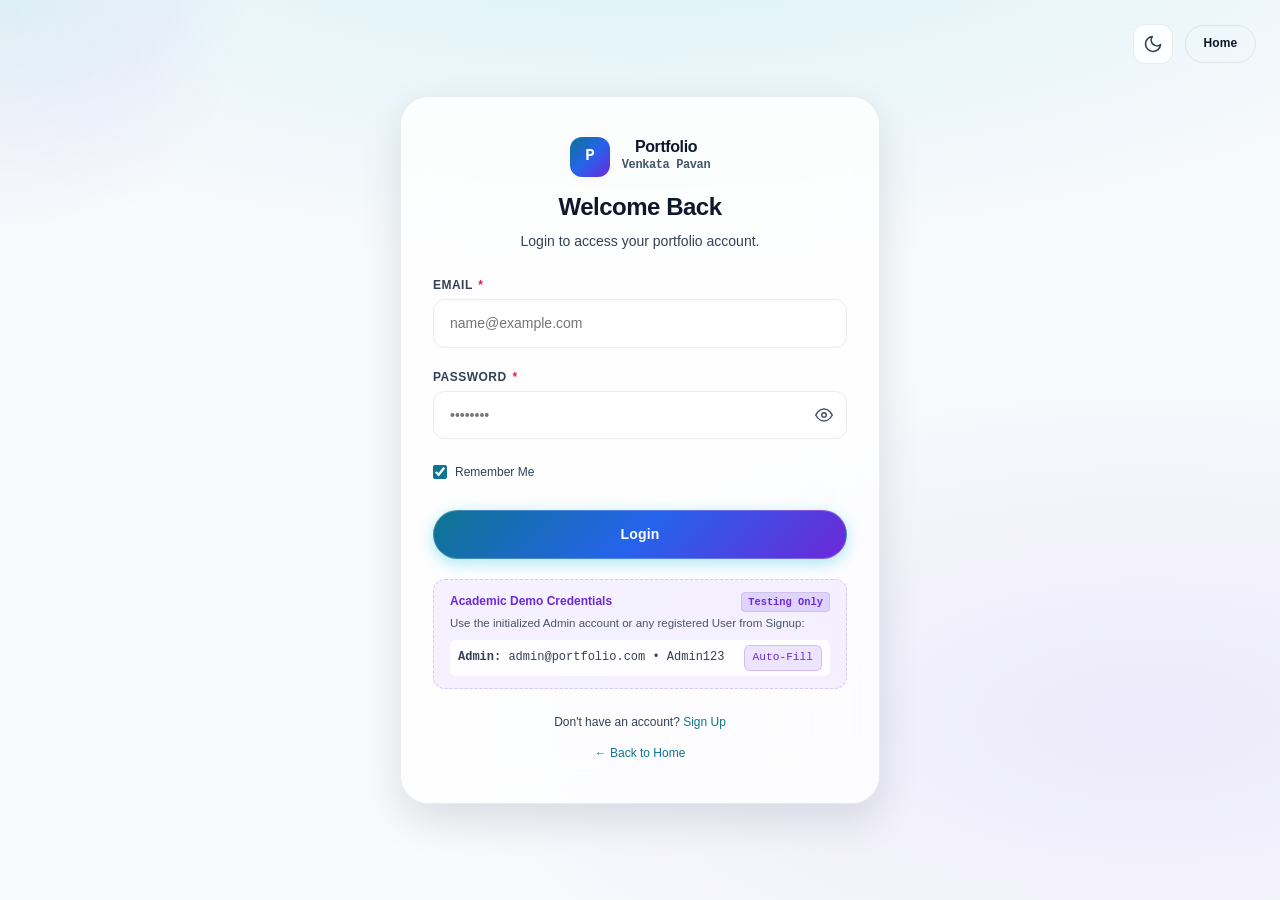
==== commit 7508fad1: "feat: complete Module 2, 3, and 4 - signup, login authentication, and admin content management" ====
--- a/pages/admin-dashboard.html
+++ b/pages/admin-dashboard.html
@@ -4,111 +4,649 @@
   <meta charset="UTF-8">
   <meta name="viewport" content="width=device-width, initial-scale=1.0">
   <title>Admin Dashboard | Venkata Pavan Portfolio</title>
-  
+  <meta name="description" content="Admin Dashboard for managing Projects, Skills, and Blog articles with Local Storage persistence.">
+
+  <!-- Favicon / Brand Icon -->
+  <link rel="icon" href="data:image/svg+xml,<svg xmlns='http://www.w3.org/2000/svg' viewBox='0 0 100 100'><rect width='100' height='100' rx='20' fill='%23f59e0b'/><text x='50%' y='65%' font-size='50' font-weight='bold' fill='white' text-anchor='middle'>VP</text></svg>">
+
+  <!-- Stylesheets -->
   <link rel="stylesheet" href="../css/style.css">
   <link rel="stylesheet" href="../css/responsive.css">
   <link rel="stylesheet" href="../css/auth.css">
+  <link rel="stylesheet" href="../css/dashboard.css">
+
+  <!-- Core Scripts for Immediate Authentication Guard (Module 3 & 4 - Section 6) -->
+  <script src="../js/storage.js"></script>
+  <script src="../js/auth.js"></script>
+  <script>
+    // Synchronous role guard execution before DOM rendering
+    if (window.PortfolioAuth) {
+      window.PortfolioAuth.requireRole("admin", "user-dashboard.html", "login.html");
+    }
+  </script>
 </head>
 <body>
   <div class="ambient-glow" aria-hidden="true"></div>
 
-  <div class="dashboard-wrapper">
-    <header class="site-header scrolled">
-      <div class="container navbar">
-        <a href="../index.html" class="brand">
-          <span class="brand-monogram">VP</span>
+  <div class="admin-layout">
+    <!-- ========================================================================
+         1. Admin Sidebar (Section 3)
+         ======================================================================== -->
+    <aside class="admin-sidebar" role="navigation" aria-label="Admin Navigation">
+      <div class="admin-sidebar-header">
+        <a href="../index.html" class="admin-sidebar-brand" aria-label="Portfolio Homepage">
+          <span class="brand-monogram" style="background: linear-gradient(135deg, var(--accent-amber), var(--accent-rose)); width:36px; height:36px; font-size:16px;">VP</span>
           <span class="brand-text">
-            <span class="brand-name">Venkata Pavan</span>
-            <span class="brand-title">Admin Console</span>
+            <span class="brand-name" style="font-size:0.95rem;">Admin Console</span>
+            <span class="brand-title" style="font-size:0.7rem;">Venkata Pavan</span>
           </span>
         </a>
-        <div class="nav-actions">
+        <button type="button" class="admin-modal-close" id="admin-sidebar-close-btn" aria-label="Close menu" style="display:none;">&times;</button>
+      </div>
+
+      <nav class="admin-sidebar-nav">
+        <!-- Dashboard Link -->
+        <a href="#dashboard" class="admin-nav-item active" data-section="dashboard">
+          <div class="admin-nav-item-content">
+            <svg class="admin-nav-icon" xmlns="http://www.w3.org/2000/svg" viewBox="0 0 24 24" fill="none" stroke="currentColor" stroke-width="2" stroke-linecap="round" stroke-linejoin="round" aria-hidden="true"><rect x="3" y="3" width="7" height="7"></rect><rect x="14" y="3" width="7" height="7"></rect><rect x="14" y="14" width="7" height="7"></rect><rect x="3" y="14" width="7" height="7"></rect></svg>
+            <span>Dashboard</span>
+          </div>
+        </a>
+
+        <!-- Projects Link -->
+        <a href="#projects" class="admin-nav-item" data-section="projects">
+          <div class="admin-nav-item-content">
+            <svg class="admin-nav-icon" xmlns="http://www.w3.org/2000/svg" viewBox="0 0 24 24" fill="none" stroke="currentColor" stroke-width="2" stroke-linecap="round" stroke-linejoin="round" aria-hidden="true"><rect x="2" y="3" width="20" height="14" rx="2" ry="2"></rect><line x1="8" y1="21" x2="16" y2="21"></line><line x1="12" y1="17" x2="12" y2="21"></line></svg>
+            <span>Projects</span>
+          </div>
+          <span class="admin-nav-badge" id="nav-badge-projects">0</span>
+        </a>
+
+        <!-- Skills Link -->
+        <a href="#skills" class="admin-nav-item" data-section="skills">
+          <div class="admin-nav-item-content">
+            <svg class="admin-nav-icon" xmlns="http://www.w3.org/2000/svg" viewBox="0 0 24 24" fill="none" stroke="currentColor" stroke-width="2" stroke-linecap="round" stroke-linejoin="round" aria-hidden="true"><polyline points="16 18 22 12 16 6"></polyline><polyline points="8 6 2 12 8 18"></polyline></svg>
+            <span>Skills</span>
+          </div>
+          <span class="admin-nav-badge" id="nav-badge-skills">0</span>
+        </a>
+
+        <!-- Blogs Link -->
+        <a href="#blogs" class="admin-nav-item" data-section="blogs">
+          <div class="admin-nav-item-content">
+            <svg class="admin-nav-icon" xmlns="http://www.w3.org/2000/svg" viewBox="0 0 24 24" fill="none" stroke="currentColor" stroke-width="2" stroke-linecap="round" stroke-linejoin="round" aria-hidden="true"><path d="M4 19.5A2.5 2.5 0 0 1 6.5 17H20"></path><path d="M6.5 2H20v20H6.5A2.5 2.5 0 0 1 4 19.5v-15A2.5 2.5 0 0 1 6.5 2z"></path></svg>
+            <span>Blogs</span>
+          </div>
+          <span class="admin-nav-badge" id="nav-badge-blogs">0</span>
+        </a>
+
+        <!-- Messages Link (Reserved Module 5) -->
+        <a href="#messages" class="admin-nav-item" data-section="messages">
+          <div class="admin-nav-item-content">
+            <svg class="admin-nav-icon" xmlns="http://www.w3.org/2000/svg" viewBox="0 0 24 24" fill="none" stroke="currentColor" stroke-width="2" stroke-linecap="round" stroke-linejoin="round" aria-hidden="true"><path d="M4 4h16c1.1 0 2 .9 2 2v12c0 1.1-.9 2-2 2H4c-1.1 0-2-.9-2-2V6c0-1.1.9-2 2-2z"></path><polyline points="22,6 12,13 2,6"></polyline></svg>
+            <span>Messages</span>
+          </div>
+          <span class="admin-nav-badge badge-reserved">Module 5</span>
+        </a>
+
+        <div style="height: 1px; background: var(--border-subtle); margin: var(--spacing-3) 0;"></div>
+
+        <!-- Link back to Public Portfolio -->
+        <a href="../index.html" class="admin-nav-item" target="_blank" rel="noopener">
+          <div class="admin-nav-item-content">
+            <svg class="admin-nav-icon" xmlns="http://www.w3.org/2000/svg" viewBox="0 0 24 24" fill="none" stroke="currentColor" stroke-width="2" stroke-linecap="round" stroke-linejoin="round" aria-hidden="true"><path d="M18 13v6a2 2 0 0 1-2 2H5a2 2 0 0 1-2-2V8a2 2 0 0 1 2-2h6"></path><polyline points="15 3 21 3 21 9"></polyline><line x1="10" y1="14" x2="21" y2="3"></line></svg>
+            <span>Public Portfolio</span>
+          </div>
+        </a>
+
+        <!-- Logout Link -->
+        <button type="button" class="admin-nav-item btn-logout" data-redirect="../index.html" style="background:transparent; border:none; width:100%; text-align:left;">
+          <div class="admin-nav-item-content" style="color: var(--accent-rose);">
+            <svg class="admin-nav-icon" xmlns="http://www.w3.org/2000/svg" viewBox="0 0 24 24" fill="none" stroke="currentColor" stroke-width="2" stroke-linecap="round" stroke-linejoin="round" aria-hidden="true"><path d="M9 21H5a2 2 0 0 1-2-2V5a2 2 0 0 1 2-2h4"></path><polyline points="16 17 21 12 16 7"></polyline><line x1="21" y1="12" x2="9" y2="12"></line></svg>
+            <span>Logout</span>
+          </div>
+        </button>
+      </nav>
+
+      <!-- Sidebar Footer User Profile -->
+      <div class="admin-sidebar-footer">
+        <div class="admin-user-profile-badge">
+          <div class="admin-user-profile-avatar admin-avatar-initials">AD</div>
+          <div class="admin-user-profile-meta">
+            <div class="admin-user-profile-name" id="admin-chip-name">Administrator</div>
+            <div class="admin-user-profile-role" id="admin-chip-role">ROLE: ADMIN</div>
+          </div>
+        </div>
+      </div>
+    </aside>
+
+    <!-- ========================================================================
+         2. Main Workspace Layout
+         ======================================================================== -->
+    <main class="admin-main">
+      <!-- Top Header Navigation Bar (Section 4) -->
+      <header class="admin-topbar">
+        <div class="admin-topbar-left">
+          <button type="button" class="admin-mobile-toggle" id="admin-mobile-toggle-btn" aria-label="Toggle Navigation Sidebar">
+            <svg width="20" height="20" viewBox="0 0 24 24" fill="none" stroke="currentColor" stroke-width="2"><line x1="3" y1="12" x2="21" y2="12"></line><line x1="3" y1="6" x2="21" y2="6"></line><line x1="3" y1="18" x2="21" y2="18"></line></svg>
+          </button>
+          <div class="admin-breadcrumb">
+            <span>Admin Console</span>
+            <span>/</span>
+            <span class="admin-breadcrumb-active" id="admin-breadcrumb-current">Dashboard Overview</span>
+          </div>
+        </div>
+
+        <div class="admin-topbar-actions">
+          <span class="auth-role-tag role-admin" style="font-size:0.75rem;">ADMIN AUTHENTICATED</span>
+
+          <!-- Dark / Light Theme Toggle -->
           <button type="button" class="theme-toggle" aria-label="Toggle theme">
             <svg class="icon-sun" xmlns="http://www.w3.org/2000/svg" viewBox="0 0 24 24" fill="none" stroke="currentColor" stroke-width="2"><circle cx="12" cy="12" r="5"></circle><line x1="12" y1="1" x2="12" y2="3"></line><line x1="12" y1="21" x2="12" y2="23"></line><line x1="4.22" y1="4.22" x2="5.64" y2="5.64"></line><line x1="18.36" y1="18.36" x2="19.78" y2="19.78"></line><line x1="1" y1="12" x2="3" y2="12"></line><line x1="21" y1="12" x2="23" y2="12"></line><line x1="4.22" y1="19.78" x2="5.64" y2="18.36"></line><line x1="18.36" y1="5.64" x2="19.78" y2="4.22"></line></svg>
             <svg class="icon-moon" xmlns="http://www.w3.org/2000/svg" viewBox="0 0 24 24" fill="none" stroke="currentColor" stroke-width="2"><path d="M21 12.79A9 9 0 1 1 11.21 3 7 7 0 0 0 21 12.79z"></path></svg>
           </button>
-          <a href="../index.html" class="btn btn-outline btn-sm">Return Home</a>
-        </div>
-      </div>
-    </header>
-
-    <main class="container dashboard-main">
-      <div class="dashboard-card">
-        <span class="section-tag">// Role: ADMIN Architecture</span>
-        <h1 class="section-title dashboard-title">Admin Management Console</h1>
-        <p class="section-subtitle dashboard-desc">
-          Architectural workspace reserved for future modules. When activated, administrators will execute full CRUD operations against Local Storage to sync data directly to the public portfolio.
-        </p>
-
-        <!-- 4-Panel Architecture Matrix (Section 19: Future Workflow) -->
-        <div class="dashboard-grid">
-          <!-- 1. Projects Management Panel -->
-          <div class="dashboard-panel-card" id="admin-projects-panel">
+
+          <!-- Topbar Logout Button -->
+          <button type="button" class="btn btn-outline btn-sm btn-logout" data-redirect="../index.html">
+            Logout
+          </button>
+        </div>
+      </header>
+
+      <!-- Main Dynamic Content Workspace -->
+      <div class="admin-content">
+
+        <!-- ====================================================================
+             SECTION A: DASHBOARD HOME (#dashboardSection)
+             ==================================================================== -->
+        <section class="admin-section active" id="dashboardSection">
+          <div class="admin-section-header">
+            <div class="admin-section-title-wrap">
+              <h2 id="admin-header-greeting">Welcome back, Administrator</h2>
+              <p class="admin-section-subtitle">Real-time telemetry and content statistics stored natively in browser Local Storage.</p>
+            </div>
+            <div class="admin-quick-actions">
+              <button type="button" class="btn btn-primary btn-sm" data-navigate="projects">+ New Project</button>
+              <button type="button" class="btn btn-outline btn-sm" data-navigate="skills">+ New Skill</button>
+              <button type="button" class="btn btn-outline btn-sm" data-navigate="blogs">+ New Blog</button>
+            </div>
+          </div>
+
+          <!-- Dynamic Statistics Grid (Section 5, 41) -->
+          <div class="admin-stats-grid">
+            <!-- 1. Total Projects Card -->
+            <div class="stat-card" data-navigate="projects" title="Click to view and manage Projects">
+              <div class="stat-card-info">
+                <span class="stat-card-title">Total Projects</span>
+                <span class="stat-card-value" id="stat-total-projects">0</span>
+                <span class="stat-card-badge">portfolio_projects</span>
+              </div>
+              <div class="stat-card-icon icon-projects">
+                <svg width="24" height="24" viewBox="0 0 24 24" fill="none" stroke="currentColor" stroke-width="2"><rect x="2" y="3" width="20" height="14" rx="2" ry="2"></rect><line x1="8" y1="21" x2="16" y2="21"></line><line x1="12" y1="17" x2="12" y2="21"></line></svg>
+              </div>
+            </div>
+
+            <!-- 2. Total Skills Card -->
+            <div class="stat-card" data-navigate="skills" title="Click to view and manage Skills">
+              <div class="stat-card-info">
+                <span class="stat-card-title">Total Skills</span>
+                <span class="stat-card-value" id="stat-total-skills">0</span>
+                <span class="stat-card-badge">portfolio_skills</span>
+              </div>
+              <div class="stat-card-icon icon-skills">
+                <svg width="24" height="24" viewBox="0 0 24 24" fill="none" stroke="currentColor" stroke-width="2"><polyline points="16 18 22 12 16 6"></polyline><polyline points="8 6 2 12 8 18"></polyline></svg>
+              </div>
+            </div>
+
+            <!-- 3. Total Blogs Card -->
+            <div class="stat-card" data-navigate="blogs" title="Click to view and manage Blogs">
+              <div class="stat-card-info">
+                <span class="stat-card-title">Total Blogs</span>
+                <span class="stat-card-value" id="stat-total-blogs">0</span>
+                <span class="stat-card-badge">portfolio_blogs</span>
+              </div>
+              <div class="stat-card-icon icon-blogs">
+                <svg width="24" height="24" viewBox="0 0 24 24" fill="none" stroke="currentColor" stroke-width="2"><path d="M4 19.5A2.5 2.5 0 0 1 6.5 17H20"></path><path d="M6.5 2H20v20H6.5A2.5 2.5 0 0 1 4 19.5v-15A2.5 2.5 0 0 1 6.5 2z"></path></svg>
+              </div>
+            </div>
+
+            <!-- 4. System Storage Telemetry Card -->
+            <div class="stat-card">
+              <div class="stat-card-info">
+                <span class="stat-card-title">Local Storage</span>
+                <span class="stat-card-value" style="font-size: 1.5rem; color: var(--accent-emerald);">ONLINE</span>
+                <span class="stat-card-badge" style="color:var(--text-muted);">Independent Keys: 5</span>
+              </div>
+              <div class="stat-card-icon icon-system">
+                <svg width="24" height="24" viewBox="0 0 24 24" fill="none" stroke="currentColor" stroke-width="2"><path d="M12 2v20M17 5H9.5a3.5 3.5 0 0 0 0 7h5a3.5 3.5 0 0 1 0 7H6"></path></svg>
+              </div>
+            </div>
+          </div>
+
+          <!-- Architecture & Next Module Information Panel -->
+          <div class="dashboard-panel-card" style="margin-top: var(--spacing-6);">
             <div class="dashboard-panel-header">
               <span class="dashboard-panel-title">
-                <svg xmlns="http://www.w3.org/2000/svg" width="18" height="18" viewBox="0 0 24 24" fill="none" stroke="currentColor" stroke-width="2" aria-hidden="true"><rect x="2" y="3" width="20" height="14" rx="2" ry="2"></rect><line x1="8" y1="21" x2="16" y2="21"></line><line x1="12" y1="17" x2="12" y2="21"></line></svg>
-                Projects Manager
+                <svg width="18" height="18" viewBox="0 0 24 24" fill="none" stroke="currentColor" stroke-width="2"><circle cx="12" cy="12" r="10"></circle><line x1="12" y1="16" x2="12" y2="12"></line><line x1="12" y1="8" x2="12.01" y2="8"></line></svg>
+                Module 4 Content Management Active
               </span>
-              <span class="dashboard-panel-badge badge-amber">Reserved Module</span>
+              <span class="dashboard-panel-badge">Full CRUD Operational</span>
             </div>
             <p class="dashboard-panel-desc">
-              Create, read, update, and delete featured project cards. Persists directly to <code>portfolio_projects</code> in Local Storage.
+              All modifications executed through this console persist directly to browser Local Storage keys: <code>portfolio_projects</code>, <code>portfolio_skills</code>, and <code>portfolio_blogs</code>.
+              In future <strong>Module 5</strong>, the public Home Page will automatically synchronize and hydrate its showcase cards from these stored entities.
             </p>
-            <div class="dashboard-panel-meta">Key: portfolio_projects (CRUD)</div>
-          </div>
-
-          <!-- 2. Skills Management Panel -->
-          <div class="dashboard-panel-card" id="admin-skills-panel">
-            <div class="dashboard-panel-header">
-              <span class="dashboard-panel-title">
-                <svg xmlns="http://www.w3.org/2000/svg" width="18" height="18" viewBox="0 0 24 24" fill="none" stroke="currentColor" stroke-width="2" aria-hidden="true"><polyline points="16 18 22 12 16 6"></polyline><polyline points="8 6 2 12 8 18"></polyline></svg>
-                Skills Manager
-              </span>
-              <span class="dashboard-panel-badge badge-amber">Reserved Module</span>
-            </div>
-            <p class="dashboard-panel-desc">
-              Adjust technical proficiencies, progress bar metrics, and category tags. Persists to <code>portfolio_skills</code> in Local Storage.
+          </div>
+        </section>
+
+        <!-- ====================================================================
+             SECTION B: PROJECTS MANAGEMENT (#projectsSection)
+             ==================================================================== -->
+        <section class="admin-section" id="projectsSection">
+          <div class="admin-section-header">
+            <div class="admin-section-title-wrap">
+              <h2>Projects Management</h2>
+              <p class="admin-section-subtitle">Create, preview, edit, and delete featured portfolio applications.</p>
+            </div>
+            <button type="button" class="btn btn-primary" id="btn-add-project">
+              <svg width="16" height="16" viewBox="0 0 24 24" fill="none" stroke="currentColor" stroke-width="2.5"><line x1="12" y1="5" x2="12" y2="19"></line><line x1="5" y1="12" x2="19" y2="12"></line></svg>
+              <span>Add Project</span>
+            </button>
+          </div>
+
+          <!-- Search & Filter Bar (Section 33) -->
+          <div class="admin-filter-bar">
+            <div class="admin-search-wrapper">
+              <svg class="admin-search-icon" viewBox="0 0 24 24" fill="none" stroke="currentColor" stroke-width="2"><circle cx="11" cy="11" r="8"></circle><line x1="21" y1="21" x2="16.65" y2="16.65"></line></svg>
+              <input type="text" id="projects-search-input" class="admin-search-input" placeholder="Search projects by title or technology...">
+              <button type="button" id="projects-search-clear" class="admin-search-clear" aria-label="Clear search">&times;</button>
+            </div>
+            <div class="admin-count-indicator" id="projects-count-indicator">Showing 0 projects</div>
+          </div>
+
+          <!-- Projects Table (Section 11) -->
+          <div class="admin-table-container">
+            <table class="admin-table">
+              <thead>
+                <tr>
+                  <th style="width: 70px;">Thumbnail</th>
+                  <th>Project Details</th>
+                  <th>Technologies</th>
+                  <th style="width: 120px;">Created</th>
+                  <th style="width: 150px;">Actions</th>
+                </tr>
+              </thead>
+              <tbody id="projects-table-body">
+                <!-- Dynamically rendered by admin.js -->
+              </tbody>
+            </table>
+
+            <!-- Empty State (Section 38) -->
+            <div class="admin-empty-state" id="projects-empty-state" style="display:none;">
+              <div class="admin-empty-icon">
+                <svg width="28" height="28" viewBox="0 0 24 24" fill="none" stroke="currentColor" stroke-width="2"><rect x="2" y="3" width="20" height="14" rx="2" ry="2"></rect><line x1="8" y1="21" x2="16" y2="21"></line><line x1="12" y1="17" x2="12" y2="21"></line></svg>
+              </div>
+              <div class="admin-empty-title">No projects found</div>
+              <div class="admin-empty-desc">Create your first featured portfolio application or clear the search filter.</div>
+              <button type="button" class="btn btn-primary btn-sm" onclick="document.getElementById('btn-add-project').click()">Add Project</button>
+            </div>
+          </div>
+        </section>
+
+        <!-- ====================================================================
+             SECTION C: SKILLS MANAGEMENT (#skillsSection)
+             ==================================================================== -->
+        <section class="admin-section" id="skillsSection">
+          <div class="admin-section-header">
+            <div class="admin-section-title-wrap">
+              <h2>Skills Management</h2>
+              <p class="admin-section-subtitle">Manage technical proficiencies, categories, and proficiency percentage metrics.</p>
+            </div>
+            <button type="button" class="btn btn-primary" id="btn-add-skill">
+              <svg width="16" height="16" viewBox="0 0 24 24" fill="none" stroke="currentColor" stroke-width="2.5"><line x1="12" y1="5" x2="12" y2="19"></line><line x1="5" y1="12" x2="19" y2="12"></line></svg>
+              <span>Add Skill</span>
+            </button>
+          </div>
+
+          <!-- Search & Filter Bar (Section 33) -->
+          <div class="admin-filter-bar">
+            <div class="admin-search-wrapper">
+              <svg class="admin-search-icon" viewBox="0 0 24 24" fill="none" stroke="currentColor" stroke-width="2"><circle cx="11" cy="11" r="8"></circle><line x1="21" y1="21" x2="16.65" y2="16.65"></line></svg>
+              <input type="text" id="skills-search-input" class="admin-search-input" placeholder="Search skills by name or category...">
+              <button type="button" id="skills-search-clear" class="admin-search-clear" aria-label="Clear search">&times;</button>
+            </div>
+            <div class="admin-count-indicator" id="skills-count-indicator">Showing 0 skills</div>
+          </div>
+
+          <!-- Skills Table (Section 18) -->
+          <div class="admin-table-container">
+            <table class="admin-table">
+              <thead>
+                <tr>
+                  <th>Skill Name</th>
+                  <th>Category</th>
+                  <th style="width: 220px;">Proficiency Level</th>
+                  <th style="width: 120px;">Created</th>
+                  <th style="width: 150px;">Actions</th>
+                </tr>
+              </thead>
+              <tbody id="skills-table-body">
+                <!-- Dynamically rendered by admin.js -->
+              </tbody>
+            </table>
+
+            <!-- Empty State -->
+            <div class="admin-empty-state" id="skills-empty-state" style="display:none;">
+              <div class="admin-empty-icon">
+                <svg width="28" height="28" viewBox="0 0 24 24" fill="none" stroke="currentColor" stroke-width="2"><polyline points="16 18 22 12 16 6"></polyline><polyline points="8 6 2 12 8 18"></polyline></svg>
+              </div>
+              <div class="admin-empty-title">No skills found</div>
+              <div class="admin-empty-desc">Add technical competencies or clear the search query.</div>
+              <button type="button" class="btn btn-primary btn-sm" onclick="document.getElementById('btn-add-skill').click()">Add Skill</button>
+            </div>
+          </div>
+        </section>
+
+        <!-- ====================================================================
+             SECTION D: BLOGS MANAGEMENT (#blogsSection)
+             ==================================================================== -->
+        <section class="admin-section" id="blogsSection">
+          <div class="admin-section-header">
+            <div class="admin-section-title-wrap">
+              <h2>Blog Articles Management</h2>
+              <p class="admin-section-subtitle">Author, edit, preview, and publish technical markdown articles and case studies.</p>
+            </div>
+            <button type="button" class="btn btn-primary" id="btn-add-blog">
+              <svg width="16" height="16" viewBox="0 0 24 24" fill="none" stroke="currentColor" stroke-width="2.5"><line x1="12" y1="5" x2="12" y2="19"></line><line x1="5" y1="12" x2="19" y2="12"></line></svg>
+              <span>Add Blog</span>
+            </button>
+          </div>
+
+          <!-- Search & Filter Bar (Section 33) -->
+          <div class="admin-filter-bar">
+            <div class="admin-search-wrapper">
+              <svg class="admin-search-icon" viewBox="0 0 24 24" fill="none" stroke="currentColor" stroke-width="2"><circle cx="11" cy="11" r="8"></circle><line x1="21" y1="21" x2="16.65" y2="16.65"></line></svg>
+              <input type="text" id="blogs-search-input" class="admin-search-input" placeholder="Search blogs by title or category...">
+              <button type="button" id="blogs-search-clear" class="admin-search-clear" aria-label="Clear search">&times;</button>
+            </div>
+            <div class="admin-count-indicator" id="blogs-count-indicator">Showing 0 articles</div>
+          </div>
+
+          <!-- Blogs Table (Section 25) -->
+          <div class="admin-table-container">
+            <table class="admin-table">
+              <thead>
+                <tr>
+                  <th style="width: 70px;">Thumbnail</th>
+                  <th>Article Details</th>
+                  <th>Category</th>
+                  <th style="width: 120px;">Status</th>
+                  <th style="width: 120px;">Created</th>
+                  <th style="width: 150px;">Actions</th>
+                </tr>
+              </thead>
+              <tbody id="blogs-table-body">
+                <!-- Dynamically rendered by admin.js -->
+              </tbody>
+            </table>
+
+            <!-- Empty State -->
+            <div class="admin-empty-state" id="blogs-empty-state" style="display:none;">
+              <div class="admin-empty-icon">
+                <svg width="28" height="28" viewBox="0 0 24 24" fill="none" stroke="currentColor" stroke-width="2"><path d="M4 19.5A2.5 2.5 0 0 1 6.5 17H20"></path><path d="M6.5 2H20v20H6.5A2.5 2.5 0 0 1 4 19.5v-15A2.5 2.5 0 0 1 6.5 2z"></path></svg>
+              </div>
+              <div class="admin-empty-title">No blog articles found</div>
+              <div class="admin-empty-desc">Create your first technical article or clear the current search filter.</div>
+              <button type="button" class="btn btn-primary btn-sm" onclick="document.getElementById('btn-add-blog').click()">Add Blog</button>
+            </div>
+          </div>
+        </section>
+
+        <!-- ====================================================================
+             SECTION E: MESSAGES INBOX (#messagesSection) (Reserved for Module 5)
+             ==================================================================== -->
+        <section class="admin-section" id="messagesSection">
+          <div class="admin-section-header">
+            <div class="admin-section-title-wrap">
+              <h2>Contact Messages Inbox</h2>
+              <p class="admin-section-subtitle">Client inquiries and collaboration proposals submitted from the public contact form.</p>
+            </div>
+            <span class="dashboard-panel-badge badge-amber" style="font-size: 0.85rem; padding: 0.4rem 0.8rem;">Module 5 Reserved Feature</span>
+          </div>
+
+          <div class="dashboard-card" style="margin-top: var(--spacing-8);">
+            <div class="admin-empty-icon" style="background: rgba(245, 158, 11, 0.1); color: var(--accent-amber); margin: 0 auto var(--spacing-4);">
+              <svg width="32" height="32" viewBox="0 0 24 24" fill="none" stroke="currentColor" stroke-width="2"><path d="M4 4h16c1.1 0 2 .9 2 2v12c0 1.1-.9 2-2 2H4c-1.1 0-2-.9-2-2V6c0-1.1.9-2 2-2z"></path><polyline points="22,6 12,13 2,6"></polyline></svg>
+            </div>
+            <h3 class="admin-empty-title">Messages Inbox Placeholder</h3>
+            <p class="admin-empty-desc" style="max-width: 520px; margin: 0 auto var(--spacing-6);">
+              In <strong>Module 5</strong>, public inquiries submitted through the contact form on <code>index.html</code> will be parsed and synchronized into <code>portfolio_messages</code> in Local Storage for review, status tracking, and deletion here.
             </p>
-            <div class="dashboard-panel-meta">Key: portfolio_skills (CRUD)</div>
-          </div>
-
-          <!-- 3. Blogs Management Panel -->
-          <div class="dashboard-panel-card" id="admin-blogs-panel">
-            <div class="dashboard-panel-header">
-              <span class="dashboard-panel-title">
-                <svg xmlns="http://www.w3.org/2000/svg" width="18" height="18" viewBox="0 0 24 24" fill="none" stroke="currentColor" stroke-width="2" aria-hidden="true"><path d="M4 19.5A2.5 2.5 0 0 1 6.5 17H20"></path><path d="M6.5 2H20v20H6.5A2.5 2.5 0 0 1 4 19.5v-15A2.5 2.5 0 0 1 6.5 2z"></path></svg>
-                Blog Articles Manager
-              </span>
-              <span class="dashboard-panel-badge badge-amber">Reserved Module</span>
-            </div>
-            <p class="dashboard-panel-desc">
-              Author and publish markdown articles, category tags, and reading times. Persists to <code>portfolio_blogs</code> in Local Storage.
-            </p>
-            <div class="dashboard-panel-meta">Key: portfolio_blogs (CRUD)</div>
-          </div>
-
-          <!-- 4. Messages Inbox Panel (Admin -> Messages) -->
-          <div class="dashboard-panel-card" id="admin-messages-panel">
-            <div class="dashboard-panel-header">
-              <span class="dashboard-panel-title">
-                <svg xmlns="http://www.w3.org/2000/svg" width="18" height="18" viewBox="0 0 24 24" fill="none" stroke="currentColor" stroke-width="2" aria-hidden="true"><path d="M4 4h16c1.1 0 2 .9 2 2v12c0 1.1-.9 2-2 2H4c-1.1 0-2-.9-2-2V6c0-1.1.9-2 2-2z"></path><polyline points="22,6 12,13 2,6"></polyline></svg>
-                Messages Inbox (Admin &rarr; Messages)
-              </span>
-              <span class="dashboard-panel-badge badge-amber">Reserved Module</span>
-            </div>
-            <p class="dashboard-panel-desc">
-              Review, mark as read, and manage client inquiries submitted through the public Contact form. Stored in <code>portfolio_messages</code>.
-            </p>
-            <div class="dashboard-panel-meta">Key: portfolio_messages (Read/Delete)</div>
-          </div>
-        </div>
-
-        <a href="../index.html" class="btn btn-primary">Return to Home Page</a>
+            <button type="button" class="btn btn-outline btn-sm" data-navigate="dashboard">Return to Dashboard Overview</button>
+          </div>
+        </section>
+
       </div>
     </main>
   </div>
 
-  <script src="../js/storage.js"></script>
-  <script src="../js/auth.js"></script>
+  <!-- ========================================================================
+       3. Modals System (Section 35)
+       ======================================================================== -->
+
+  <!-- Modal 1: Project Add / Edit Modal -->
+  <div class="admin-modal-backdrop" id="project-modal" role="dialog" aria-modal="true" aria-labelledby="project-modal-title">
+    <div class="admin-modal-card">
+      <div class="admin-modal-header">
+        <h3 class="admin-modal-title" id="project-modal-title">Add New Project</h3>
+        <button type="button" class="admin-modal-close" data-close-modal="project-modal" aria-label="Close dialog">&times;</button>
+      </div>
+      <form id="project-modal-form" novalidate>
+        <div class="admin-modal-body">
+          <!-- Project Title -->
+          <div class="modal-form-group">
+            <label class="modal-label" for="project-title-input">
+              <span>Project Title <span class="required-star">*</span></span>
+            </label>
+            <input type="text" id="project-title-input" class="modal-input" placeholder="e.g. Distributed Task Scheduler" required>
+            <span class="modal-field-error" id="project-title-input-error"></span>
+          </div>
+
+          <!-- Description -->
+          <div class="modal-form-group">
+            <label class="modal-label" for="project-desc-input">
+              <span>Description <span class="required-star">*</span></span>
+            </label>
+            <textarea id="project-desc-input" class="modal-textarea" placeholder="Brief summary of the engineering architecture and capabilities..." required></textarea>
+            <span class="modal-field-error" id="project-desc-input-error"></span>
+          </div>
+
+          <!-- Technologies -->
+          <div class="modal-form-group">
+            <label class="modal-label" for="project-tech-input">
+              <span>Technologies (Comma-separated) <span class="required-star">*</span></span>
+            </label>
+            <input type="text" id="project-tech-input" class="modal-input" placeholder="e.g. HTML5, CSS3, JavaScript, Local Storage" required>
+            <span class="modal-field-error" id="project-tech-input-error"></span>
+          </div>
+
+          <!-- Image URL -->
+          <div class="modal-form-group">
+            <label class="modal-label" for="project-image-input">
+              <span>Image Path / URL (Optional)</span>
+            </label>
+            <input type="text" id="project-image-input" class="modal-input" placeholder="assets/images/project-placeholder.jpg">
+          </div>
+
+          <!-- Project URL & GitHub URL (Side by side) -->
+          <div style="display: grid; grid-template-columns: 1fr 1fr; gap: var(--spacing-3);">
+            <div class="modal-form-group">
+              <label class="modal-label" for="project-live-input">
+                <span>Live Demo URL (Optional)</span>
+              </label>
+              <input type="url" id="project-live-input" class="modal-input" placeholder="https://example.com/demo">
+            </div>
+            <div class="modal-form-group">
+              <label class="modal-label" for="project-github-input">
+                <span>GitHub Repository URL (Optional)</span>
+              </label>
+              <input type="url" id="project-github-input" class="modal-input" placeholder="https://github.com/example/repo">
+            </div>
+          </div>
+        </div>
+        <div class="admin-modal-footer">
+          <button type="button" class="btn btn-outline btn-sm" data-close-modal="project-modal">Cancel</button>
+          <button type="submit" class="btn btn-primary btn-sm" id="btn-save-project">Save Project</button>
+        </div>
+      </form>
+    </div>
+  </div>
+
+  <!-- Modal 2: Skill Add / Edit Modal -->
+  <div class="admin-modal-backdrop" id="skill-modal" role="dialog" aria-modal="true" aria-labelledby="skill-modal-title">
+    <div class="admin-modal-card" style="max-width: 500px;">
+      <div class="admin-modal-header">
+        <h3 class="admin-modal-title" id="skill-modal-title">Add New Skill</h3>
+        <button type="button" class="admin-modal-close" data-close-modal="skill-modal" aria-label="Close dialog">&times;</button>
+      </div>
+      <form id="skill-modal-form" novalidate>
+        <div class="admin-modal-body">
+          <!-- Skill Name -->
+          <div class="modal-form-group">
+            <label class="modal-label" for="skill-name-input">
+              <span>Skill Name <span class="required-star">*</span></span>
+            </label>
+            <input type="text" id="skill-name-input" class="modal-input" placeholder="e.g. JavaScript, CSS3, Docker" required>
+            <span class="modal-field-error" id="skill-name-input-error"></span>
+          </div>
+
+          <!-- Category -->
+          <div class="modal-form-group">
+            <label class="modal-label" for="skill-category-input">
+              <span>Category <span class="required-star">*</span></span>
+            </label>
+            <input type="text" id="skill-category-input" class="modal-input" placeholder="e.g. Frontend, Backend, Programming, DevOps" required>
+            <span class="modal-field-error" id="skill-category-input-error"></span>
+          </div>
+
+          <!-- Skill Level Slider (Section 16) -->
+          <div class="modal-form-group">
+            <label class="modal-label" for="skill-level-input">
+              <span>Proficiency Level (0–100%)</span>
+              <span class="range-display" id="skill-level-display">80%</span>
+            </label>
+            <div class="range-container">
+              <input type="range" id="skill-level-input" class="modal-range" min="0" max="100" value="80">
+            </div>
+            <span class="modal-field-error" id="skill-level-input-error"></span>
+          </div>
+        </div>
+        <div class="admin-modal-footer">
+          <button type="button" class="btn btn-outline btn-sm" data-close-modal="skill-modal">Cancel</button>
+          <button type="submit" class="btn btn-primary btn-sm" id="btn-save-skill">Save Skill</button>
+        </div>
+      </form>
+    </div>
+  </div>
+
+  <!-- Modal 3: Blog Add / Edit Modal -->
+  <div class="admin-modal-backdrop" id="blog-modal" role="dialog" aria-modal="true" aria-labelledby="blog-modal-title">
+    <div class="admin-modal-card">
+      <div class="admin-modal-header">
+        <h3 class="admin-modal-title" id="blog-modal-title">Add New Blog Article</h3>
+        <button type="button" class="admin-modal-close" data-close-modal="blog-modal" aria-label="Close dialog">&times;</button>
+      </div>
+      <form id="blog-modal-form" novalidate>
+        <div class="admin-modal-body">
+          <!-- Blog Title -->
+          <div class="modal-form-group">
+            <label class="modal-label" for="blog-title-input">
+              <span>Article Title <span class="required-star">*</span></span>
+            </label>
+            <input type="text" id="blog-title-input" class="modal-input" placeholder="e.g. Architecting Scalable Single Page Applications" required>
+            <span class="modal-field-error" id="blog-title-input-error"></span>
+          </div>
+
+          <!-- Excerpt -->
+          <div class="modal-form-group">
+            <label class="modal-label" for="blog-excerpt-input">
+              <span>Short Excerpt <span class="required-star">*</span></span>
+            </label>
+            <input type="text" id="blog-excerpt-input" class="modal-input" placeholder="One sentence summary of the article..." required>
+            <span class="modal-field-error" id="blog-excerpt-input-error"></span>
+          </div>
+
+          <!-- Content Textarea -->
+          <div class="modal-form-group">
+            <label class="modal-label" for="blog-content-input">
+              <span>Article Content <span class="required-star">*</span></span>
+            </label>
+            <textarea id="blog-content-input" class="modal-textarea" style="min-height: 140px;" placeholder="Full article body content..." required></textarea>
+            <span class="modal-field-error" id="blog-content-input-error"></span>
+          </div>
+
+          <!-- Category & Image URL -->
+          <div style="display: grid; grid-template-columns: 1fr 1fr; gap: var(--spacing-3);">
+            <div class="modal-form-group">
+              <label class="modal-label" for="blog-category-input">
+                <span>Category <span class="required-star">*</span></span>
+              </label>
+              <input type="text" id="blog-category-input" class="modal-input" placeholder="e.g. JavaScript, Architecture, Web" required>
+              <span class="modal-field-error" id="blog-category-input-error"></span>
+            </div>
+            <div class="modal-form-group">
+              <label class="modal-label" for="blog-image-input">
+                <span>Image Path / URL</span>
+              </label>
+              <input type="text" id="blog-image-input" class="modal-input" placeholder="assets/images/blog-placeholder.jpg">
+            </div>
+          </div>
+
+          <!-- Published Checkbox -->
+          <div class="modal-form-group">
+            <label class="modal-checkbox-group" for="blog-published-input">
+              <input type="checkbox" id="blog-published-input" checked>
+              <span>Publish article immediately (Uncheck to save as draft)</span>
+            </label>
+          </div>
+        </div>
+        <div class="admin-modal-footer">
+          <button type="button" class="btn btn-outline btn-sm" data-close-modal="blog-modal">Cancel</button>
+          <button type="submit" class="btn btn-primary btn-sm" id="btn-save-blog">Save Article</button>
+        </div>
+      </form>
+    </div>
+  </div>
+
+  <!-- Modal 4: Universal Confirmation Delete Modal (Section 13, 20, 27) -->
+  <div class="admin-modal-backdrop" id="confirm-delete-modal" role="dialog" aria-modal="true" aria-labelledby="confirm-delete-title">
+    <div class="admin-modal-card" style="max-width: 440px;">
+      <div class="admin-modal-header">
+        <h3 class="admin-modal-title" id="confirm-delete-title">Confirm Deletion</h3>
+        <button type="button" class="admin-modal-close" data-close-modal="confirm-delete-modal" aria-label="Close dialog">&times;</button>
+      </div>
+      <div class="admin-modal-body">
+        <div class="modal-delete-warning">
+          <div class="delete-warning-icon">
+            <svg width="24" height="24" viewBox="0 0 24 24" fill="none" stroke="currentColor" stroke-width="2"><path d="M10.29 3.86L1.82 18a2 2 0 0 0 1.71 3h16.94a2 2 0 0 0 1.71-3L13.71 3.86a2 2 0 0 0-3.42 0z"></path><line x1="12" y1="9" x2="12" y2="13"></line><line x1="12" y1="17" x2="12.01" y2="17"></line></svg>
+          </div>
+          <div class="delete-warning-text">
+            <h4>Delete Confirmation</h4>
+            <p id="confirm-delete-message">Are you sure you want to delete this item? This action will permanently remove it from Local Storage.</p>
+          </div>
+        </div>
+      </div>
+      <div class="admin-modal-footer">
+        <button type="button" class="btn btn-outline btn-sm" data-close-modal="confirm-delete-modal">Cancel</button>
+        <button type="button" class="btn btn-primary btn-sm" id="btn-confirm-delete-action" style="background: var(--accent-rose); border-color: var(--accent-rose);">Delete Permanently</button>
+      </div>
+    </div>
+  </div>
+
+  <!-- Toast Notification Container (Section 34) -->
+  <div class="admin-toast-container" id="admin-toast-container" aria-live="polite"></div>
+
+  <!-- JavaScript Modules -->
+  <script src="../js/admin.js"></script>
 </body>
 </html>
--- a/css/auth.css
+++ b/css/auth.css
@@ -1,6 +1,6 @@
 /* ==========================================================================
-   Authentication & Dashboard Styles (Foundation)
-   Portfolio Website - Module 1 (Prepared for Auth Modules)
+   Authentication & Dashboard Styles
+   Portfolio Website - Module 2: Signup + Local Storage Authentication
    ========================================================================== */
 
 /* Auth Page Layout Wrapper */
@@ -9,14 +9,25 @@
   display: flex;
   align-items: center;
   justify-content: center;
-  padding: var(--spacing-8) var(--spacing-4);
+  padding: var(--spacing-10) var(--spacing-4);
   position: relative;
+}
+
+/* Floating Top Controls (Theme Toggle & Return Home) */
+.auth-top-controls {
+  position: absolute;
+  top: var(--spacing-6);
+  right: var(--spacing-6);
+  display: flex;
+  align-items: center;
+  gap: var(--spacing-3);
+  z-index: 10;
 }
 
 /* Auth Card Container */
 .auth-card {
   width: 100%;
-  max-width: 440px;
+  max-width: 480px;
   background: var(--surface-glass-card);
   backdrop-filter: var(--blur-heavy);
   -webkit-backdrop-filter: var(--blur-heavy);
@@ -26,22 +37,103 @@
   box-shadow: var(--shadow-lg);
   position: relative;
   overflow: hidden;
+  transition: transform var(--transition-normal), box-shadow var(--transition-normal);
+}
+
+@media (max-width: 640px) {
+  .auth-wrapper {
+    padding: var(--spacing-16) var(--spacing-4) var(--spacing-8);
+  }
+  .auth-card {
+    padding: var(--spacing-8) var(--spacing-5);
+  }
+  .auth-top-controls {
+    top: var(--spacing-4);
+    right: var(--spacing-4);
+  }
 }
 
 .auth-header {
   text-align: center;
-  margin-bottom: var(--spacing-8);
+  margin-bottom: var(--spacing-6);
+}
+
+.auth-brand {
+  display: inline-flex;
+  justify-content: center;
+  margin-bottom: var(--spacing-4);
 }
 
 .auth-title {
   font-size: var(--font-size-2xl);
   font-weight: var(--font-weight-extrabold);
   margin-bottom: var(--spacing-2);
+  letter-spacing: -0.02em;
 }
 
 .auth-subtitle {
   font-size: var(--font-size-sm);
   color: var(--text-secondary);
+  line-height: var(--line-height-base);
+}
+
+/* Alert Banners */
+.auth-alert {
+  display: none;
+  align-items: flex-start;
+  gap: var(--spacing-3);
+  padding: var(--spacing-3) var(--spacing-4);
+  border-radius: var(--radius-md);
+  font-size: var(--font-size-xs);
+  line-height: var(--line-height-base);
+  margin-bottom: var(--spacing-5);
+  animation: authFadeIn 0.25s ease-out;
+}
+
+.auth-alert-icon {
+  font-weight: bold;
+  font-size: var(--font-size-sm);
+  flex-shrink: 0;
+  margin-top: 1px;
+}
+
+.auth-alert-text {
+  flex: 1;
+}
+
+.auth-alert-error {
+  background: rgba(244, 63, 94, 0.12);
+  border: 1px solid rgba(244, 63, 94, 0.35);
+  color: #fda4af;
+}
+
+[data-theme="light"] .auth-alert-error {
+  background: rgba(244, 63, 94, 0.1);
+  border-color: rgba(244, 63, 94, 0.3);
+  color: #e11d48;
+}
+
+.auth-alert-success {
+  background: rgba(16, 185, 129, 0.12);
+  border: 1px solid rgba(16, 185, 129, 0.35);
+  color: #6ee7b7;
+}
+
+[data-theme="light"] .auth-alert-success {
+  background: rgba(16, 185, 129, 0.1);
+  border-color: rgba(16, 185, 129, 0.3);
+  color: #059669;
+}
+
+@keyframes authFadeIn {
+  from {
+    opacity: 0;
+    transform: translateY(-6px);
+  }
+  to {
+    opacity: 1;
+    transform: translateY(0);
+  }
 }
 
 /* Form Groups & Inputs */
@@ -54,7 +146,7 @@
 .form-group {
   display: flex;
   flex-direction: column;
-  gap: var(--spacing-2);
+  gap: var(--spacing-1);
 }
 
 .form-label {
@@ -63,6 +155,14 @@
   letter-spacing: 0.04em;
   text-transform: uppercase;
   color: var(--text-secondary);
+  display: flex;
+  align-items: center;
+  justify-content: space-between;
+}
+
+.required-star {
+  color: var(--accent-rose);
+  margin-left: 2px;
 }
 
 .form-input {
@@ -73,14 +173,292 @@
   border-radius: var(--radius-md);
   color: var(--text-primary);
   font-size: var(--font-size-sm);
-  transition: border-color var(--transition-fast), box-shadow var(--transition-fast);
+  transition: border-color var(--transition-fast), box-shadow var(--transition-fast), background-color var(--transition-fast);
 }
 
 .form-input:focus {
   border-color: var(--accent-primary);
-  box-shadow: 0 0 0 3px rgba(6, 182, 212, 0.15);
-}
-
+  box-shadow: 0 0 0 3px rgba(6, 182, 212, 0.18);
+  outline: none;
+}
+
+.form-input.is-invalid {
+  border-color: var(--accent-rose) !important;
+  box-shadow: 0 0 0 3px rgba(244, 63, 94, 0.18) !important;
+}
+
+.form-input.is-valid {
+  border-color: var(--accent-emerald) !important;
+}
+
+.form-field-error {
+  display: none;
+  font-size: var(--font-size-xs);
+  color: var(--accent-rose);
+  margin-top: 3px;
+  line-height: 1.4;
+  animation: authFadeIn 0.2s ease-out;
+}
+
+.form-field-error.active {
+  display: block;
+}
+
+/* Password Input Wrapper with Show/Hide Toggle */
+.password-input-wrapper {
+  position: relative;
+  display: flex;
+  align-items: center;
+  width: 100%;
+}
+
+.password-input-wrapper .form-input {
+  padding-right: 2.75rem;
+}
+
+.password-toggle-btn {
+  position: absolute;
+  right: 0.5rem;
+  background: transparent;
+  border: none;
+  cursor: pointer;
+  color: var(--text-muted);
+  padding: 0.4rem;
+  display: flex;
+  align-items: center;
+  justify-content: center;
+  border-radius: var(--radius-sm);
+  transition: color var(--transition-fast), background-color var(--transition-fast);
+}
+
+.password-toggle-btn:hover {
+  color: var(--text-primary);
+  background: var(--surface-glass-highlight);
+}
+
+.password-toggle-btn:focus-visible {
+  outline: 2px solid var(--accent-primary);
+  color: var(--text-primary);
+}
+
+.password-toggle-btn svg {
+  width: 18px;
+  height: 18px;
+}
+
+/* Password Strength Meter */
+.password-strength-container {
+  margin-top: var(--spacing-2);
+  display: flex;
+  flex-direction: column;
+  gap: var(--spacing-1);
+}
+
+.strength-header {
+  display: flex;
+  align-items: center;
+  justify-content: space-between;
+  font-size: var(--font-size-xs);
+  font-family: var(--font-family-mono);
+}
+
+.strength-title {
+  color: var(--text-muted);
+}
+
+.strength-text {
+  font-weight: var(--font-weight-semibold);
+  transition: color var(--transition-fast);
+}
+
+.strength-meter {
+  display: flex;
+  gap: 4px;
+  height: 4px;
+  width: 100%;
+  border-radius: var(--radius-full);
+  overflow: hidden;
+}
+
+.strength-segment {
+  flex: 1;
+  height: 100%;
+  background: rgba(255, 255, 255, 0.12);
+  border-radius: var(--radius-full);
+  transition: background-color var(--transition-fast);
+}
+
+[data-theme="light"] .strength-segment {
+  background: rgba(0, 0, 0, 0.1);
+}
+
+.strength-segment.active-weak {
+  background-color: var(--accent-rose);
+}
+
+.strength-segment.active-medium,
+.strength-segment.active-fair {
+  background-color: var(--accent-amber);
+}
+
+.strength-segment.active-good {
+  background-color: #38bdf8;
+}
+
+.strength-segment.active-strong {
+  background-color: var(--accent-emerald);
+}
+
+/* Password Rules Checklist */
+.password-rules {
+  margin-top: var(--spacing-2);
+  background: rgba(0, 0, 0, 0.25);
+  border: 1px solid var(--border-subtle);
+  border-radius: var(--radius-md);
+  padding: 0.65rem 0.85rem;
+  display: flex;
+  flex-direction: column;
+  gap: 0.35rem;
+}
+
+[data-theme="light"] .password-rules {
+  background: rgba(0, 0, 0, 0.03);
+  border-color: rgba(0, 0, 0, 0.08);
+}
+
+.password-rules-title {
+  font-size: 0.7rem;
+  text-transform: uppercase;
+  letter-spacing: 0.04em;
+  font-weight: var(--font-weight-semibold);
+  color: var(--text-muted);
+  margin-bottom: 2px;
+}
+
+.rule-item {
+  display: flex;
+  align-items: center;
+  gap: 0.45rem;
+  font-size: var(--font-size-xs);
+  color: var(--text-muted);
+  transition: color var(--transition-fast);
+}
+
+.rule-icon {
+  width: 14px;
+  height: 14px;
+  display: inline-flex;
+  align-items: center;
+  justify-content: center;
+  font-size: 10px;
+  border-radius: var(--radius-full);
+  background: rgba(255, 255, 255, 0.08);
+  color: var(--text-muted);
+  transition: background-color var(--transition-fast), color var(--transition-fast);
+  flex-shrink: 0;
+}
+
+.rule-item.valid {
+  color: var(--accent-emerald);
+}
+
+.rule-item.valid .rule-icon {
+  background: rgba(16, 185, 129, 0.2);
+  color: var(--accent-emerald);
+}
+
+/* Confirm Password Match Indicator */
+.password-match-indicator {
+  font-size: var(--font-size-xs);
+  font-family: var(--font-family-mono);
+  margin-top: 3px;
+  display: block;
+  min-height: 1.2em;
+  transition: color var(--transition-fast);
+}
+
+.password-match-indicator.matched {
+  color: var(--accent-emerald);
+}
+
+.password-match-indicator.mismatched {
+  color: var(--accent-rose);
+}
+
+/* Default Role Indicator Badge */
+.role-badge-container {
+  display: flex;
+  align-items: center;
+  gap: var(--spacing-2);
+  padding: 0.5rem 0.75rem;
+  border-radius: var(--radius-md);
+  background: rgba(6, 182, 212, 0.08);
+  border: 1px dashed rgba(6, 182, 212, 0.3);
+  font-size: var(--font-size-xs);
+  color: var(--text-secondary);
+  line-height: 1.4;
+}
+
+.role-badge-tag {
+  display: inline-flex;
+  align-items: center;
+  gap: 4px;
+  padding: 0.15rem 0.5rem;
+  border-radius: var(--radius-full);
+  background: rgba(6, 182, 212, 0.18);
+  color: var(--accent-primary);
+  font-weight: var(--font-weight-bold);
+  font-family: var(--font-family-mono);
+  font-size: 0.7rem;
+  flex-shrink: 0;
+}
+
+/* Terms Checkbox */
+.terms-checkbox-group {
+  display: flex;
+  align-items: flex-start;
+  gap: 0.5rem;
+  font-size: var(--font-size-xs);
+  color: var(--text-secondary);
+  cursor: pointer;
+  margin-top: var(--spacing-1);
+}
+
+.terms-checkbox-group input[type="checkbox"] {
+  accent-color: var(--accent-primary);
+  margin-top: 2px;
+  width: 14px;
+  height: 14px;
+  cursor: pointer;
+}
+
+/* Auth Submit Button with Loading Spinner */
+.auth-submit-btn {
+  width: 100%;
+  margin-top: var(--spacing-2);
+  display: flex;
+  align-items: center;
+  justify-content: center;
+  gap: var(--spacing-2);
+}
+
+.auth-btn-spinner {
+  width: 16px;
+  height: 16px;
+  border: 2px solid rgba(255, 255, 255, 0.3);
+  border-top-color: #ffffff;
+  border-radius: 50%;
+  animation: authSpin 0.7s linear infinite;
+  display: inline-block;
+}
+
+@keyframes authSpin {
+  to {
+    transform: rotate(360deg);
+  }
+}
+
+/* Form Footer */
 .form-footer {
   text-align: center;
   margin-top: var(--spacing-6);
@@ -97,7 +475,132 @@
   text-decoration: underline;
 }
 
-/* Dashboard Placeholder Layout */
+.form-footer-action {
+  margin-top: var(--spacing-3);
+}
+
+/* Demo Credentials Hint Box (for Login page testing) */
+.demo-creds-box {
+  margin-top: var(--spacing-5);
+  background: rgba(139, 92, 246, 0.08);
+  border: 1px dashed rgba(139, 92, 246, 0.3);
+  border-radius: var(--radius-md);
+  padding: var(--spacing-3) var(--spacing-4);
+  font-size: var(--font-size-xs);
+  color: var(--text-secondary);
+}
+
+.demo-creds-title {
+  font-weight: var(--font-weight-bold);
+  color: var(--accent-secondary);
+  margin-bottom: var(--spacing-1);
+  display: flex;
+  align-items: center;
+  justify-content: space-between;
+}
+
+.demo-creds-list {
+  display: flex;
+  flex-direction: column;
+  gap: var(--spacing-2);
+  margin-top: var(--spacing-2);
+}
+
+.demo-cred-row {
+  display: flex;
+  align-items: center;
+  justify-content: space-between;
+  padding: 0.3rem 0.5rem;
+  background: var(--surface-glass);
+  border-radius: var(--radius-sm);
+  font-family: var(--font-family-mono);
+  font-size: 0.75rem;
+}
+
+.btn-demo-fill {
+  background: rgba(139, 92, 246, 0.15);
+  border: 1px solid rgba(139, 92, 246, 0.3);
+  color: var(--accent-secondary);
+  border-radius: var(--radius-sm);
+  padding: 0.2rem 0.5rem;
+  font-size: 0.7rem;
+  cursor: pointer;
+  transition: all var(--transition-fast);
+}
+
+.btn-demo-fill:hover {
+  background: var(--accent-secondary);
+  color: #fff;
+}
+
+/* Header Navbar Auth Integration */
+.nav-auth-user-menu {
+  display: inline-flex;
+  align-items: center;
+  gap: var(--spacing-2);
+}
+
+.auth-user-badge {
+  display: inline-flex;
+  align-items: center;
+  gap: var(--spacing-2);
+  font-size: var(--font-size-xs);
+  font-family: var(--font-family-mono);
+  color: var(--text-primary);
+  background: var(--surface-glass);
+  border: 1px solid var(--surface-glass-border);
+  padding: 0.3rem 0.65rem;
+  border-radius: var(--radius-full);
+}
+
+.auth-user-name {
+  font-weight: var(--font-weight-semibold);
+  max-width: 140px;
+  overflow: hidden;
+  text-overflow: ellipsis;
+  white-space: nowrap;
+}
+
+.auth-role-tag {
+  font-size: 0.65rem;
+  text-transform: uppercase;
+  font-weight: 700;
+  padding: 0.1rem 0.4rem;
+  border-radius: var(--radius-full);
+  background: rgba(6, 182, 212, 0.15);
+  color: var(--accent-primary);
+  border: 1px solid rgba(6, 182, 212, 0.3);
+}
+
+.auth-role-tag.role-admin {
+  background: rgba(245, 158, 11, 0.15);
+  color: var(--accent-amber);
+  border-color: rgba(245, 158, 11, 0.3);
+}
+
+.btn-logout {
+  cursor: pointer;
+}
+
+/* Mobile Drawer Auth User Component */
+.mobile-auth-user {
+  display: flex;
+  flex-direction: column;
+  gap: var(--spacing-1);
+  margin-bottom: var(--spacing-2);
+}
+
+.mobile-auth-email {
+  font-size: var(--font-size-xs);
+  color: var(--text-muted);
+  font-family: var(--font-family-mono);
+}
+
+.btn-mobile-logout {
+  width: 100%;
+}
+
+/* Dashboard Specific Layout */
 .dashboard-wrapper {
   min-height: 100vh;
   display: flex;
@@ -111,49 +614,6 @@
   margin-bottom: var(--spacing-8);
 }
 
-/* Auth Specific Elements */
-.auth-brand {
-  justify-content: center;
-  margin-bottom: var(--spacing-4);
-}
-
-.auth-notice-banner {
-  border-radius: var(--radius-md);
-  padding: var(--spacing-4);
-  margin-bottom: var(--spacing-6);
-  text-align: center;
-}
-
-.auth-notice-cyan {
-  background: rgba(6, 182, 212, 0.1);
-  border: 1px solid rgba(6, 182, 212, 0.25);
-}
-
-.auth-notice-violet {
-  background: rgba(139, 92, 246, 0.1);
-  border: 1px solid rgba(139, 92, 246, 0.25);
-}
-
-.auth-notice-text {
-  font-size: var(--font-size-xs);
-  font-family: var(--font-family-mono);
-  color: var(--accent-primary);
-}
-
-.auth-notice-text-violet {
-  color: var(--accent-secondary);
-}
-
-.auth-submit-btn {
-  width: 100%;
-  margin-top: var(--spacing-3);
-}
-
-.form-footer-action {
-  margin-top: var(--spacing-3);
-}
-
-/* Dashboard Specific Layout */
 .dashboard-main {
   padding-top: calc(var(--navbar-height) + var(--spacing-12));
   padding-bottom: var(--spacing-12);
@@ -177,7 +637,6 @@
   margin-bottom: var(--spacing-8);
 }
 
-/* Dashboard Architecture Grid & Panels (Section 19: Future Workflow Architecture) */
 .dashboard-grid {
   display: grid;
   grid-template-columns: repeat(2, 1fr);
@@ -257,3 +716,75 @@
   border-top: 1px solid var(--border-subtle);
 }
 
+/* Dashboard User Session Card */
+.dashboard-user-card {
+  display: flex;
+  align-items: center;
+  justify-content: space-between;
+  gap: var(--spacing-4);
+  padding: var(--spacing-4) var(--spacing-6);
+  background: var(--surface-glass);
+  border: 1px solid var(--surface-glass-border);
+  border-radius: var(--radius-lg);
+  margin: var(--spacing-6) 0 var(--spacing-8);
+  text-align: left;
+}
+
+@media (max-width: 640px) {
+  .dashboard-user-card {
+    flex-direction: column;
+    align-items: flex-start;
+  }
+}
+
+.dashboard-user-info {
+  display: flex;
+  align-items: center;
+  gap: var(--spacing-3);
+}
+
+.dashboard-avatar {
+  width: 44px;
+  height: 44px;
+  border-radius: var(--radius-full);
+  background: linear-gradient(135deg, var(--accent-primary), var(--accent-secondary));
+  color: #fff;
+  display: flex;
+  align-items: center;
+  justify-content: center;
+  font-weight: var(--font-weight-bold);
+  font-size: var(--font-size-base);
+  flex-shrink: 0;
+}
+
+.dashboard-avatar.avatar-admin {
+  background: linear-gradient(135deg, var(--accent-amber), var(--accent-rose));
+}
+
+.dashboard-user-meta {
+  display: flex;
+  flex-direction: column;
+  gap: 2px;
+}
+
+.dashboard-user-name {
+  font-size: var(--font-size-sm);
+  font-weight: var(--font-weight-bold);
+  color: var(--text-primary);
+  display: flex;
+  align-items: center;
+  gap: var(--spacing-2);
+}
+
+.dashboard-user-email {
+  font-size: var(--font-size-xs);
+  color: var(--text-muted);
+  font-family: var(--font-family-mono);
+}
+
+.dashboard-actions {
+  display: flex;
+  align-items: center;
+  gap: var(--spacing-3);
+}
+
--- a/css/dashboard.css
+++ b/css/dashboard.css
@@ -0,0 +1,1061 @@
+/* ==========================================================================
+   Admin Dashboard Styles
+   Portfolio Website - Module 4: Admin Dashboard + Content Management
+   ========================================================================== */
+
+/* ----------------------------------------------------------------------------
+   1. Dashboard Master Layout
+   ---------------------------------------------------------------------------- */
+.admin-layout {
+  display: flex;
+  min-height: 100vh;
+  background-color: var(--bg-primary);
+  color: var(--text-primary);
+  position: relative;
+}
+
+/* ----------------------------------------------------------------------------
+   2. Admin Sidebar
+   ---------------------------------------------------------------------------- */
+.admin-sidebar {
+  width: 270px;
+  background: var(--surface-glass-card);
+  backdrop-filter: var(--blur-heavy);
+  -webkit-backdrop-filter: var(--blur-heavy);
+  border-right: 1px solid var(--surface-glass-border);
+  display: flex;
+  flex-direction: column;
+  position: fixed;
+  top: 0;
+  bottom: 0;
+  left: 0;
+  z-index: 100;
+  transition: transform var(--transition-normal);
+}
+
+.admin-sidebar-header {
+  padding: var(--spacing-6) var(--spacing-6);
+  border-bottom: 1px solid var(--border-subtle);
+  display: flex;
+  align-items: center;
+  justify-content: space-between;
+}
+
+.admin-sidebar-brand {
+  display: flex;
+  align-items: center;
+  gap: var(--spacing-3);
+  text-decoration: none;
+}
+
+.admin-sidebar-nav {
+  padding: var(--spacing-4) var(--spacing-3);
+  display: flex;
+  flex-direction: column;
+  gap: var(--spacing-1);
+  flex: 1;
+  overflow-y: auto;
+}
+
+.admin-nav-item {
+  display: flex;
+  align-items: center;
+  justify-content: space-between;
+  padding: 0.75rem 1rem;
+  border-radius: var(--radius-md);
+  color: var(--text-secondary);
+  text-decoration: none;
+  font-size: var(--font-size-sm);
+  font-weight: var(--font-weight-medium);
+  transition: background-color var(--transition-fast), color var(--transition-fast);
+  cursor: pointer;
+  border: 1px solid transparent;
+}
+
+.admin-nav-item:hover {
+  background: var(--surface-glass-highlight);
+  color: var(--text-primary);
+}
+
+.admin-nav-item.active {
+  background: rgba(6, 182, 212, 0.12);
+  color: var(--accent-primary);
+  border-color: rgba(6, 182, 212, 0.25);
+  font-weight: var(--font-weight-semibold);
+}
+
+.admin-nav-item-content {
+  display: flex;
+  align-items: center;
+  gap: var(--spacing-3);
+}
+
+.admin-nav-icon {
+  width: 18px;
+  height: 18px;
+  flex-shrink: 0;
+}
+
+.admin-nav-badge {
+  font-size: 0.7rem;
+  font-family: var(--font-family-mono);
+  padding: 0.15rem 0.45rem;
+  border-radius: var(--radius-full);
+  background: rgba(255, 255, 255, 0.08);
+  color: var(--text-muted);
+}
+
+.admin-nav-item.active .admin-nav-badge {
+  background: rgba(6, 182, 212, 0.2);
+  color: var(--accent-primary);
+}
+
+.admin-nav-badge.badge-reserved {
+  background: rgba(245, 158, 11, 0.15);
+  color: var(--accent-amber);
+  border: 1px solid rgba(245, 158, 11, 0.3);
+}
+
+.admin-sidebar-footer {
+  padding: var(--spacing-4) var(--spacing-4);
+  border-top: 1px solid var(--border-subtle);
+  display: flex;
+  flex-direction: column;
+  gap: var(--spacing-2);
+}
+
+.admin-user-profile-badge {
+  display: flex;
+  align-items: center;
+  gap: var(--spacing-3);
+  padding: var(--spacing-2) var(--spacing-3);
+  border-radius: var(--radius-md);
+  background: var(--surface-glass);
+}
+
+.admin-user-profile-avatar {
+  width: 38px;
+  height: 38px;
+  border-radius: var(--radius-full);
+  background: linear-gradient(135deg, var(--accent-amber), var(--accent-rose));
+  color: #fff;
+  font-weight: var(--font-weight-bold);
+  font-size: 0.85rem;
+  display: flex;
+  align-items: center;
+  justify-content: center;
+  flex-shrink: 0;
+}
+
+.admin-user-profile-meta {
+  overflow: hidden;
+}
+
+.admin-user-profile-name {
+  font-size: var(--font-size-xs);
+  font-weight: var(--font-weight-bold);
+  color: var(--text-primary);
+  white-space: nowrap;
+  overflow: hidden;
+  text-overflow: ellipsis;
+}
+
+.admin-user-profile-role {
+  font-size: 0.65rem;
+  color: var(--accent-amber);
+  font-family: var(--font-family-mono);
+  text-transform: uppercase;
+}
+
+/* ----------------------------------------------------------------------------
+   3. Main Workspace & Top Header
+   ---------------------------------------------------------------------------- */
+.admin-main {
+  flex: 1;
+  margin-left: 270px;
+  min-height: 100vh;
+  display: flex;
+  flex-direction: column;
+  transition: margin-left var(--transition-normal);
+}
+
+.admin-topbar {
+  height: 72px;
+  padding: 0 var(--spacing-8);
+  background: var(--surface-glass);
+  backdrop-filter: var(--blur-heavy);
+  -webkit-backdrop-filter: var(--blur-heavy);
+  border-bottom: 1px solid var(--border-subtle);
+  display: flex;
+  align-items: center;
+  justify-content: space-between;
+  position: sticky;
+  top: 0;
+  z-index: 90;
+}
+
+.admin-topbar-left {
+  display: flex;
+  align-items: center;
+  gap: var(--spacing-4);
+}
+
+.admin-mobile-toggle {
+  display: none;
+  background: transparent;
+  border: 1px solid var(--border-subtle);
+  color: var(--text-primary);
+  padding: 0.4rem;
+  border-radius: var(--radius-md);
+  cursor: pointer;
+}
+
+.admin-breadcrumb {
+  font-size: var(--font-size-sm);
+  color: var(--text-muted);
+  display: flex;
+  align-items: center;
+  gap: var(--spacing-2);
+}
+
+.admin-breadcrumb-active {
+  color: var(--text-primary);
+  font-weight: var(--font-weight-semibold);
+}
+
+.admin-topbar-actions {
+  display: flex;
+  align-items: center;
+  gap: var(--spacing-3);
+}
+
+/* Content Area Container */
+.admin-content {
+  padding: var(--spacing-8);
+  flex: 1;
+  max-width: 1400px;
+  width: 100%;
+  margin: 0 auto;
+}
+
+/* Section visibility toggling */
+.admin-section {
+  display: none;
+  animation: adminFadeIn 0.25s ease-out;
+}
+
+.admin-section.active {
+  display: block;
+}
+
+@keyframes adminFadeIn {
+  from {
+    opacity: 0;
+    transform: translateY(8px);
+  }
+  to {
+    opacity: 1;
+    transform: translateY(0);
+  }
+}
+
+/* Section Headers */
+.admin-section-header {
+  display: flex;
+  align-items: center;
+  justify-content: space-between;
+  flex-wrap: wrap;
+  gap: var(--spacing-4);
+  margin-bottom: var(--spacing-6);
+}
+
+.admin-section-title-wrap h2 {
+  font-size: var(--font-size-2xl);
+  font-weight: var(--font-weight-extrabold);
+  letter-spacing: -0.02em;
+  margin-bottom: var(--spacing-1);
+}
+
+.admin-section-subtitle {
+  font-size: var(--font-size-sm);
+  color: var(--text-secondary);
+}
+
+/* ----------------------------------------------------------------------------
+   4. Statistics Grid (Section 5)
+   ---------------------------------------------------------------------------- */
+.admin-stats-grid {
+  display: grid;
+  grid-template-columns: repeat(auto-fit, minmax(240px, 1fr));
+  gap: var(--spacing-5);
+  margin-bottom: var(--spacing-8);
+}
+
+.stat-card {
+  background: var(--surface-glass-card);
+  backdrop-filter: var(--blur-heavy);
+  -webkit-backdrop-filter: var(--blur-heavy);
+  border: 1px solid var(--surface-glass-border);
+  border-radius: var(--radius-lg);
+  padding: var(--spacing-6);
+  display: flex;
+  align-items: center;
+  justify-content: space-between;
+  transition: transform var(--transition-fast), border-color var(--transition-fast);
+  cursor: pointer;
+}
+
+.stat-card:hover {
+  transform: translateY(-3px);
+  border-color: var(--border-focus);
+}
+
+.stat-card-info {
+  display: flex;
+  flex-direction: column;
+  gap: var(--spacing-1);
+}
+
+.stat-card-title {
+  font-size: var(--font-size-xs);
+  text-transform: uppercase;
+  letter-spacing: 0.05em;
+  font-weight: var(--font-weight-semibold);
+  color: var(--text-muted);
+}
+
+.stat-card-value {
+  font-size: var(--font-size-3xl);
+  font-weight: var(--font-weight-extrabold);
+  color: var(--text-primary);
+  line-height: 1.1;
+  font-family: var(--font-family-mono);
+}
+
+.stat-card-badge {
+  font-size: 0.7rem;
+  color: var(--accent-primary);
+  font-family: var(--font-family-mono);
+  margin-top: 4px;
+}
+
+.stat-card-icon {
+  width: 48px;
+  height: 48px;
+  border-radius: var(--radius-lg);
+  display: flex;
+  align-items: center;
+  justify-content: center;
+  flex-shrink: 0;
+}
+
+.icon-projects {
+  background: rgba(6, 182, 212, 0.15);
+  color: var(--accent-primary);
+}
+
+.icon-skills {
+  background: rgba(139, 92, 246, 0.15);
+  color: var(--accent-secondary);
+}
+
+.icon-blogs {
+  background: rgba(16, 185, 129, 0.15);
+  color: var(--accent-emerald);
+}
+
+.icon-system {
+  background: rgba(245, 158, 11, 0.15);
+  color: var(--accent-amber);
+}
+
+/* Quick Actions in Dashboard */
+.admin-quick-actions {
+  display: flex;
+  gap: var(--spacing-3);
+  flex-wrap: wrap;
+  margin-top: var(--spacing-4);
+}
+
+/* ----------------------------------------------------------------------------
+   5. Search & Filter Bar (Section 33)
+   ---------------------------------------------------------------------------- */
+.admin-filter-bar {
+  display: flex;
+  align-items: center;
+  justify-content: space-between;
+  flex-wrap: wrap;
+  gap: var(--spacing-4);
+  background: var(--surface-glass);
+  border: 1px solid var(--border-subtle);
+  border-radius: var(--radius-lg);
+  padding: var(--spacing-3) var(--spacing-4);
+  margin-bottom: var(--spacing-6);
+}
+
+.admin-search-wrapper {
+  position: relative;
+  flex: 1;
+  min-width: 260px;
+  max-width: 450px;
+}
+
+.admin-search-icon {
+  position: absolute;
+  left: 0.85rem;
+  top: 50%;
+  transform: translateY(-50%);
+  color: var(--text-muted);
+  width: 16px;
+  height: 16px;
+  pointer-events: none;
+}
+
+.admin-search-input {
+  width: 100%;
+  padding: 0.6rem 2.2rem 0.6rem 2.5rem;
+  background: var(--surface-glass-card);
+  border: 1px solid var(--surface-glass-border);
+  border-radius: var(--radius-md);
+  color: var(--text-primary);
+  font-size: var(--font-size-sm);
+  transition: all var(--transition-fast);
+}
+
+.admin-search-input:focus {
+  outline: none;
+  border-color: var(--accent-primary);
+  box-shadow: 0 0 0 3px rgba(6, 182, 212, 0.18);
+}
+
+.admin-search-clear {
+  position: absolute;
+  right: 0.6rem;
+  top: 50%;
+  transform: translateY(-50%);
+  background: transparent;
+  border: none;
+  color: var(--text-muted);
+  cursor: pointer;
+  padding: 0.2rem;
+  border-radius: var(--radius-full);
+  display: none;
+}
+
+.admin-search-clear.active {
+  display: block;
+}
+
+.admin-search-clear:hover {
+  color: var(--text-primary);
+}
+
+.admin-count-indicator {
+  font-size: var(--font-size-xs);
+  color: var(--text-muted);
+  font-family: var(--font-family-mono);
+}
+
+/* ----------------------------------------------------------------------------
+   6. Data Tables & Responsive Cards (Section 11, 18, 25)
+   ---------------------------------------------------------------------------- */
+.admin-table-container {
+  background: var(--surface-glass-card);
+  backdrop-filter: var(--blur-heavy);
+  -webkit-backdrop-filter: var(--blur-heavy);
+  border: 1px solid var(--surface-glass-border);
+  border-radius: var(--radius-lg);
+  overflow: hidden;
+  box-shadow: var(--shadow-md);
+}
+
+.admin-table {
+  width: 100%;
+  border-collapse: collapse;
+  text-align: left;
+  font-size: var(--font-size-sm);
+}
+
+.admin-table th {
+  padding: 0.85rem 1.25rem;
+  background: rgba(0, 0, 0, 0.2);
+  color: var(--text-muted);
+  font-size: 0.72rem;
+  text-transform: uppercase;
+  letter-spacing: 0.05em;
+  font-weight: var(--font-weight-semibold);
+  border-bottom: 1px solid var(--border-subtle);
+}
+
+[data-theme="light"] .admin-table th {
+  background: rgba(0, 0, 0, 0.03);
+}
+
+.admin-table td {
+  padding: 1rem 1.25rem;
+  border-bottom: 1px solid var(--border-subtle);
+  vertical-align: middle;
+}
+
+.admin-table tr:last-child td {
+  border-bottom: none;
+}
+
+.admin-table tr:hover td {
+  background: var(--surface-glass-highlight);
+}
+
+/* Table Cells Helpers */
+.table-thumb {
+  width: 52px;
+  height: 38px;
+  border-radius: var(--radius-sm);
+  object-fit: cover;
+  background: var(--surface-glass);
+  border: 1px solid var(--border-subtle);
+  display: block;
+}
+
+.table-title {
+  font-weight: var(--font-weight-bold);
+  color: var(--text-primary);
+  margin-bottom: 2px;
+}
+
+.table-desc {
+  font-size: var(--font-size-xs);
+  color: var(--text-secondary);
+  max-width: 320px;
+  overflow: hidden;
+  text-overflow: ellipsis;
+  white-space: nowrap;
+}
+
+.tech-tags-list {
+  display: flex;
+  flex-wrap: wrap;
+  gap: 4px;
+  max-width: 280px;
+}
+
+.tech-tag {
+  font-size: 0.68rem;
+  font-family: var(--font-family-mono);
+  padding: 0.15rem 0.45rem;
+  border-radius: var(--radius-sm);
+  background: rgba(6, 182, 212, 0.12);
+  color: var(--accent-primary);
+  border: 1px solid rgba(6, 182, 212, 0.25);
+  white-space: nowrap;
+}
+
+.category-pill {
+  font-size: 0.7rem;
+  padding: 0.2rem 0.6rem;
+  border-radius: var(--radius-full);
+  background: rgba(139, 92, 246, 0.12);
+  color: var(--accent-secondary);
+  border: 1px solid rgba(139, 92, 246, 0.25);
+  font-family: var(--font-family-mono);
+  display: inline-block;
+}
+
+.table-date {
+  font-size: var(--font-size-xs);
+  color: var(--text-muted);
+  font-family: var(--font-family-mono);
+  white-space: nowrap;
+}
+
+/* Status Badges */
+.status-badge {
+  font-size: 0.7rem;
+  font-family: var(--font-family-mono);
+  padding: 0.2rem 0.55rem;
+  border-radius: var(--radius-full);
+  display: inline-flex;
+  align-items: center;
+  gap: 4px;
+}
+
+.status-published {
+  background: rgba(16, 185, 129, 0.15);
+  color: var(--accent-emerald);
+  border: 1px solid rgba(16, 185, 129, 0.3);
+}
+
+.status-draft {
+  background: rgba(245, 158, 11, 0.15);
+  color: var(--accent-amber);
+  border: 1px solid rgba(245, 158, 11, 0.3);
+}
+
+/* Skill Progress Bar inside table/card */
+.skill-bar-compact {
+  width: 100%;
+  max-width: 180px;
+  height: 6px;
+  background: rgba(255, 255, 255, 0.1);
+  border-radius: var(--radius-full);
+  overflow: hidden;
+  margin-top: 4px;
+}
+
+[data-theme="light"] .skill-bar-compact {
+  background: rgba(0, 0, 0, 0.08);
+}
+
+.skill-bar-fill-compact {
+  height: 100%;
+  border-radius: var(--radius-full);
+  background: linear-gradient(90deg, var(--accent-primary), var(--accent-secondary));
+  transition: width var(--transition-normal);
+}
+
+.skill-level-text {
+  font-family: var(--font-family-mono);
+  font-size: 0.75rem;
+  font-weight: var(--font-weight-semibold);
+  color: var(--accent-primary);
+}
+
+/* Table Row Actions */
+.table-actions {
+  display: flex;
+  align-items: center;
+  gap: var(--spacing-2);
+  white-space: nowrap;
+}
+
+.btn-action {
+  padding: 0.35rem 0.65rem;
+  font-size: 0.75rem;
+  border-radius: var(--radius-sm);
+  display: inline-flex;
+  align-items: center;
+  gap: 4px;
+  border: 1px solid transparent;
+  cursor: pointer;
+  transition: all var(--transition-fast);
+}
+
+.btn-action-edit {
+  background: rgba(6, 182, 212, 0.12);
+  color: var(--accent-primary);
+  border-color: rgba(6, 182, 212, 0.25);
+}
+
+.btn-action-edit:hover {
+  background: var(--accent-primary);
+  color: #fff;
+}
+
+.btn-action-delete {
+  background: rgba(244, 63, 94, 0.12);
+  color: #fda4af;
+  border-color: rgba(244, 63, 94, 0.25);
+}
+
+[data-theme="light"] .btn-action-delete {
+  color: #e11d48;
+}
+
+.btn-action-delete:hover {
+  background: var(--accent-rose);
+  color: #fff;
+}
+
+/* ----------------------------------------------------------------------------
+   7. Empty States (Section 38)
+   ---------------------------------------------------------------------------- */
+.admin-empty-state {
+  padding: var(--spacing-16) var(--spacing-6);
+  text-align: center;
+  display: flex;
+  flex-direction: column;
+  align-items: center;
+  justify-content: center;
+}
+
+.admin-empty-icon {
+  width: 56px;
+  height: 56px;
+  border-radius: var(--radius-full);
+  background: rgba(255, 255, 255, 0.05);
+  display: flex;
+  align-items: center;
+  justify-content: center;
+  margin-bottom: var(--spacing-4);
+  color: var(--text-muted);
+}
+
+.admin-empty-title {
+  font-size: var(--font-size-lg);
+  font-weight: var(--font-weight-bold);
+  color: var(--text-primary);
+  margin-bottom: var(--spacing-1);
+}
+
+.admin-empty-desc {
+  font-size: var(--font-size-sm);
+  color: var(--text-muted);
+  max-width: 400px;
+  margin-bottom: var(--spacing-5);
+}
+
+/* ----------------------------------------------------------------------------
+   8. Modal Dialogs (Section 35)
+   ---------------------------------------------------------------------------- */
+.admin-modal-backdrop {
+  position: fixed;
+  inset: 0;
+  background: rgba(0, 0, 0, 0.7);
+  backdrop-filter: blur(4px);
+  -webkit-backdrop-filter: blur(4px);
+  z-index: 1000;
+  display: none;
+  align-items: center;
+  justify-content: center;
+  padding: var(--spacing-4);
+  opacity: 0;
+  transition: opacity var(--transition-normal);
+}
+
+.admin-modal-backdrop.active {
+  display: flex;
+  opacity: 1;
+}
+
+.admin-modal-card {
+  background: var(--bg-surface);
+  border: 1px solid var(--border-focus);
+  border-radius: var(--radius-xl);
+  width: 100%;
+  max-width: 600px;
+  max-height: 90vh;
+  display: flex;
+  flex-direction: column;
+  box-shadow: var(--shadow-2xl);
+  overflow: hidden;
+  transform: scale(0.95);
+  transition: transform var(--transition-normal);
+}
+
+.admin-modal-backdrop.active .admin-modal-card {
+  transform: scale(1);
+}
+
+.admin-modal-header {
+  padding: var(--spacing-5) var(--spacing-6);
+  border-bottom: 1px solid var(--border-subtle);
+  display: flex;
+  align-items: center;
+  justify-content: space-between;
+}
+
+.admin-modal-title {
+  font-size: var(--font-size-lg);
+  font-weight: var(--font-weight-bold);
+  letter-spacing: -0.01em;
+}
+
+.admin-modal-close {
+  background: transparent;
+  border: none;
+  color: var(--text-muted);
+  cursor: pointer;
+  padding: 0.35rem;
+  border-radius: var(--radius-md);
+  font-size: 1.25rem;
+  line-height: 1;
+  display: flex;
+  align-items: center;
+  justify-content: center;
+  transition: color var(--transition-fast), background-color var(--transition-fast);
+}
+
+.admin-modal-close:hover {
+  color: var(--text-primary);
+  background: var(--surface-glass-highlight);
+}
+
+.admin-modal-body {
+  padding: var(--spacing-6);
+  overflow-y: auto;
+  display: flex;
+  flex-direction: column;
+  gap: var(--spacing-4);
+}
+
+.admin-modal-footer {
+  padding: var(--spacing-4) var(--spacing-6);
+  border-top: 1px solid var(--border-subtle);
+  display: flex;
+  align-items: center;
+  justify-content: flex-end;
+  gap: var(--spacing-3);
+  background: var(--surface-glass);
+}
+
+/* Form Groups in Modal */
+.modal-form-group {
+  display: flex;
+  flex-direction: column;
+  gap: 0.35rem;
+}
+
+.modal-label {
+  font-size: var(--font-size-xs);
+  font-weight: var(--font-weight-semibold);
+  color: var(--text-secondary);
+  text-transform: uppercase;
+  letter-spacing: 0.04em;
+  display: flex;
+  justify-content: space-between;
+  align-items: center;
+}
+
+.modal-input,
+.modal-textarea,
+.modal-select {
+  width: 100%;
+  padding: 0.7rem 0.9rem;
+  background: var(--surface-glass);
+  border: 1px solid var(--surface-glass-border);
+  border-radius: var(--radius-md);
+  color: var(--text-primary);
+  font-size: var(--font-size-sm);
+  font-family: inherit;
+  transition: border-color var(--transition-fast), box-shadow var(--transition-fast);
+}
+
+.modal-textarea {
+  min-height: 110px;
+  resize: vertical;
+  line-height: 1.5;
+}
+
+.modal-input:focus,
+.modal-textarea:focus,
+.modal-select:focus {
+  outline: none;
+  border-color: var(--accent-primary);
+  box-shadow: 0 0 0 3px rgba(6, 182, 212, 0.18);
+}
+
+.modal-input.is-invalid,
+.modal-textarea.is-invalid {
+  border-color: var(--accent-rose) !important;
+}
+
+.modal-field-error {
+  font-size: var(--font-size-xs);
+  color: var(--accent-rose);
+  display: none;
+}
+
+.modal-field-error.active {
+  display: block;
+}
+
+/* Range Slider for Skills (Section 16) */
+.range-container {
+  display: flex;
+  align-items: center;
+  gap: var(--spacing-4);
+  margin-top: 4px;
+}
+
+.modal-range {
+  flex: 1;
+  accent-color: var(--accent-primary);
+  cursor: pointer;
+}
+
+.range-display {
+  font-family: var(--font-family-mono);
+  font-size: var(--font-size-sm);
+  font-weight: var(--font-weight-bold);
+  color: var(--accent-primary);
+  min-width: 45px;
+  text-align: right;
+}
+
+/* Checkbox Toggle Group */
+.modal-checkbox-group {
+  display: flex;
+  align-items: center;
+  gap: var(--spacing-2);
+  margin-top: var(--spacing-2);
+  cursor: pointer;
+  font-size: var(--font-size-sm);
+  color: var(--text-primary);
+}
+
+.modal-checkbox-group input[type="checkbox"] {
+  width: 16px;
+  height: 16px;
+  accent-color: var(--accent-primary);
+  cursor: pointer;
+}
+
+/* Delete Confirm Modal Specifics */
+.modal-delete-warning {
+  display: flex;
+  gap: var(--spacing-4);
+  align-items: flex-start;
+}
+
+.delete-warning-icon {
+  width: 44px;
+  height: 44px;
+  border-radius: var(--radius-full);
+  background: rgba(244, 63, 94, 0.15);
+  color: var(--accent-rose);
+  display: flex;
+  align-items: center;
+  justify-content: center;
+  flex-shrink: 0;
+}
+
+.delete-warning-text h4 {
+  font-size: var(--font-size-base);
+  margin-bottom: var(--spacing-1);
+}
+
+.delete-warning-text p {
+  font-size: var(--font-size-xs);
+  color: var(--text-muted);
+  line-height: 1.5;
+}
+
+/* ----------------------------------------------------------------------------
+   9. Toast Notifications (Section 34)
+   ---------------------------------------------------------------------------- */
+.admin-toast-container {
+  position: fixed;
+  bottom: var(--spacing-6);
+  right: var(--spacing-6);
+  z-index: 2000;
+  display: flex;
+  flex-direction: column;
+  gap: var(--spacing-3);
+  pointer-events: none;
+}
+
+.admin-toast {
+  pointer-events: auto;
+  min-width: 280px;
+  max-width: 420px;
+  padding: 0.85rem 1.25rem;
+  background: var(--bg-surface);
+  border: 1px solid var(--border-subtle);
+  border-radius: var(--radius-md);
+  box-shadow: var(--shadow-xl);
+  font-size: var(--font-size-sm);
+  display: flex;
+  align-items: center;
+  gap: var(--spacing-3);
+  animation: toastSlideUp 0.3s cubic-bezier(0.16, 1, 0.3, 1);
+  transition: opacity 0.25s, transform 0.25s;
+}
+
+.admin-toast.toast-success {
+  border-left: 4px solid var(--accent-emerald);
+}
+
+.admin-toast.toast-error {
+  border-left: 4px solid var(--accent-rose);
+}
+
+.admin-toast.toast-info {
+  border-left: 4px solid var(--accent-primary);
+}
+
+.toast-icon {
+  font-size: 1rem;
+  flex-shrink: 0;
+}
+
+.toast-msg {
+  flex: 1;
+}
+
+@keyframes toastSlideUp {
+  from {
+    opacity: 0;
+    transform: translateY(20px);
+  }
+  to {
+    opacity: 1;
+    transform: translateY(0);
+  }
+}
+
+/* ----------------------------------------------------------------------------
+   10. Mobile Responsiveness (Section 36)
+   ---------------------------------------------------------------------------- */
+@media (max-width: 1024px) {
+  .admin-sidebar {
+    transform: translateX(-100%);
+    box-shadow: var(--shadow-2xl);
+  }
+
+  .admin-sidebar.mobile-open {
+    transform: translateX(0);
+  }
+
+  .admin-main {
+    margin-left: 0;
+  }
+
+  .admin-mobile-toggle {
+    display: flex;
+    align-items: center;
+    justify-content: center;
+  }
+
+  .admin-topbar {
+    padding: 0 var(--spacing-4);
+  }
+
+  .admin-content {
+    padding: var(--spacing-4);
+  }
+}
+
+@media (max-width: 768px) {
+  .admin-stats-grid {
+    grid-template-columns: 1fr 1fr;
+  }
+
+  .admin-filter-bar {
+    flex-direction: column;
+    align-items: stretch;
+  }
+
+  .admin-search-wrapper {
+    max-width: 100%;
+  }
+
+  /* Table Horizontal Scrolling on Mobile without whole page overflow */
+  .admin-table-container {
+    overflow-x: auto;
+    -webkit-overflow-scrolling: touch;
+  }
+
+  .admin-table th,
+  .admin-table td {
+    padding: 0.75rem 0.85rem;
+  }
+
+  .table-desc {
+    max-width: 180px;
+  }
+}
+
+@media (max-width: 480px) {
+  .admin-stats-grid {
+    grid-template-columns: 1fr;
+  }
+}
